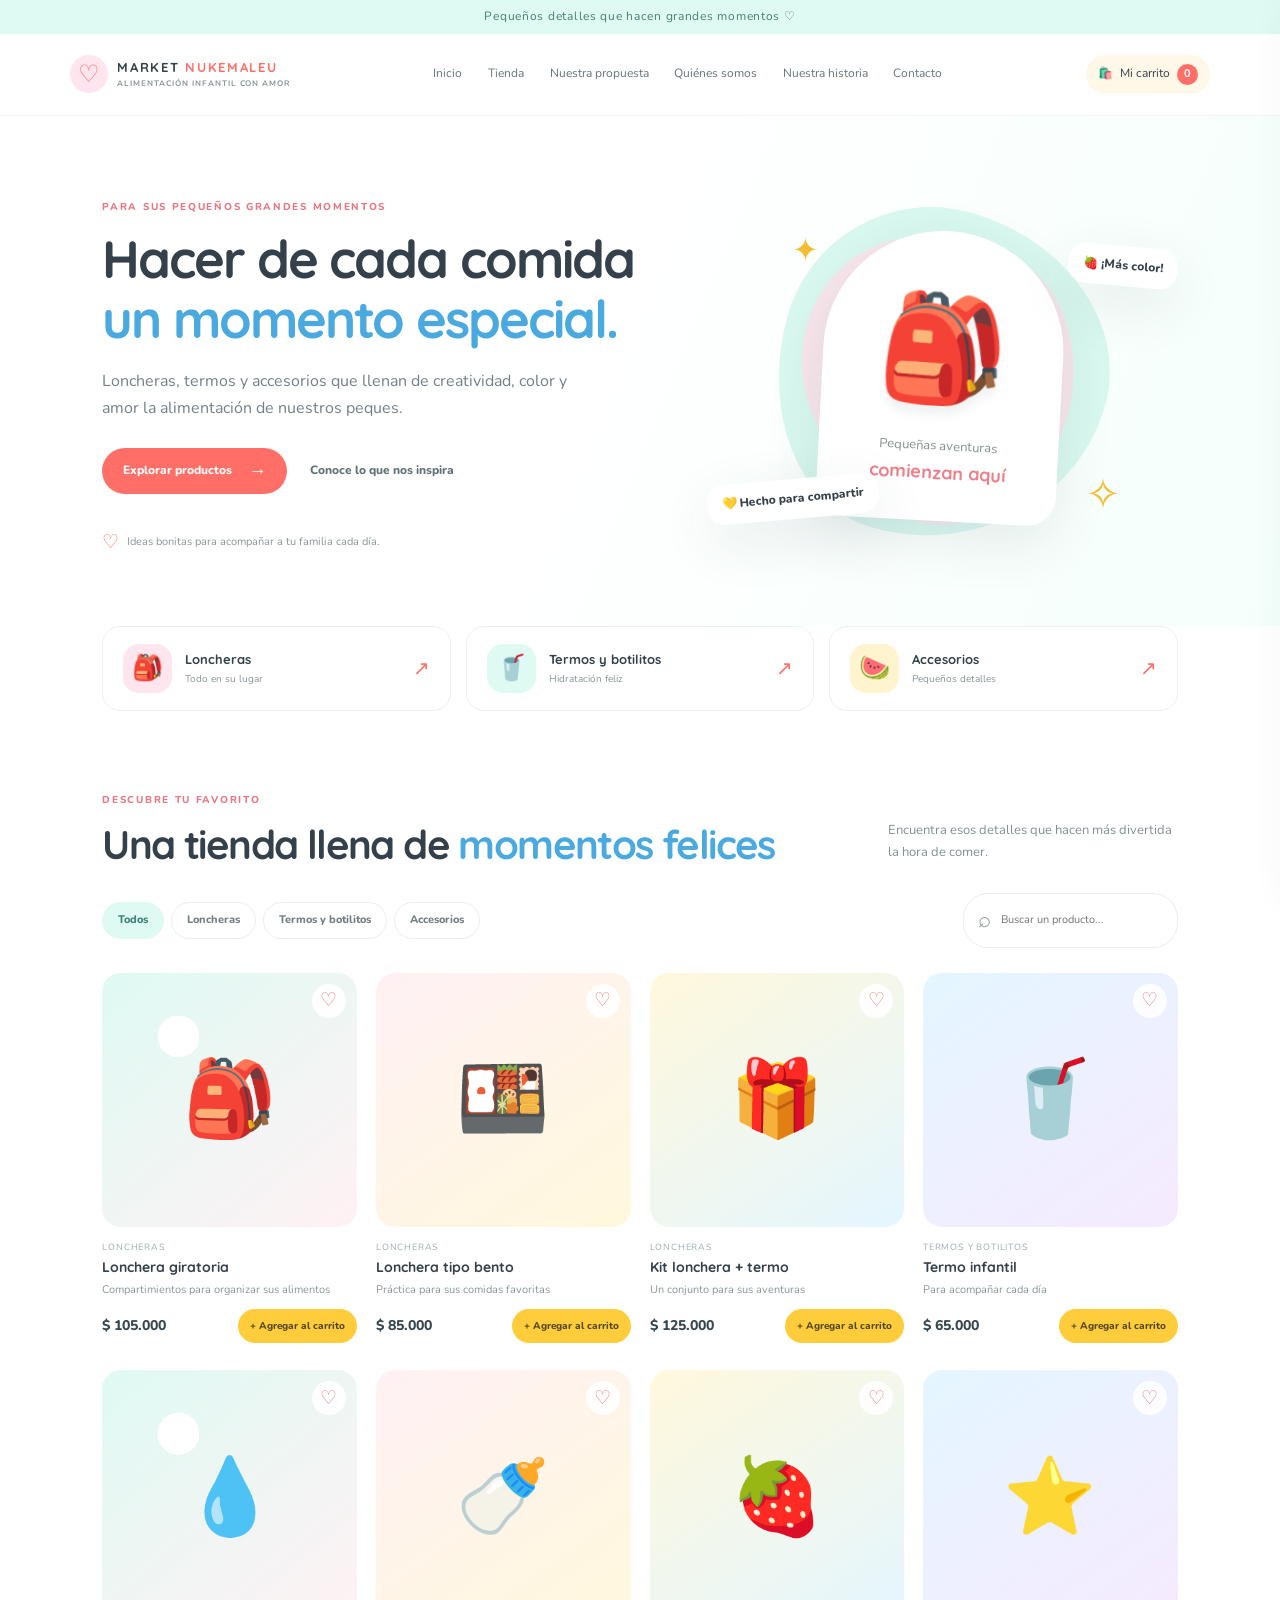
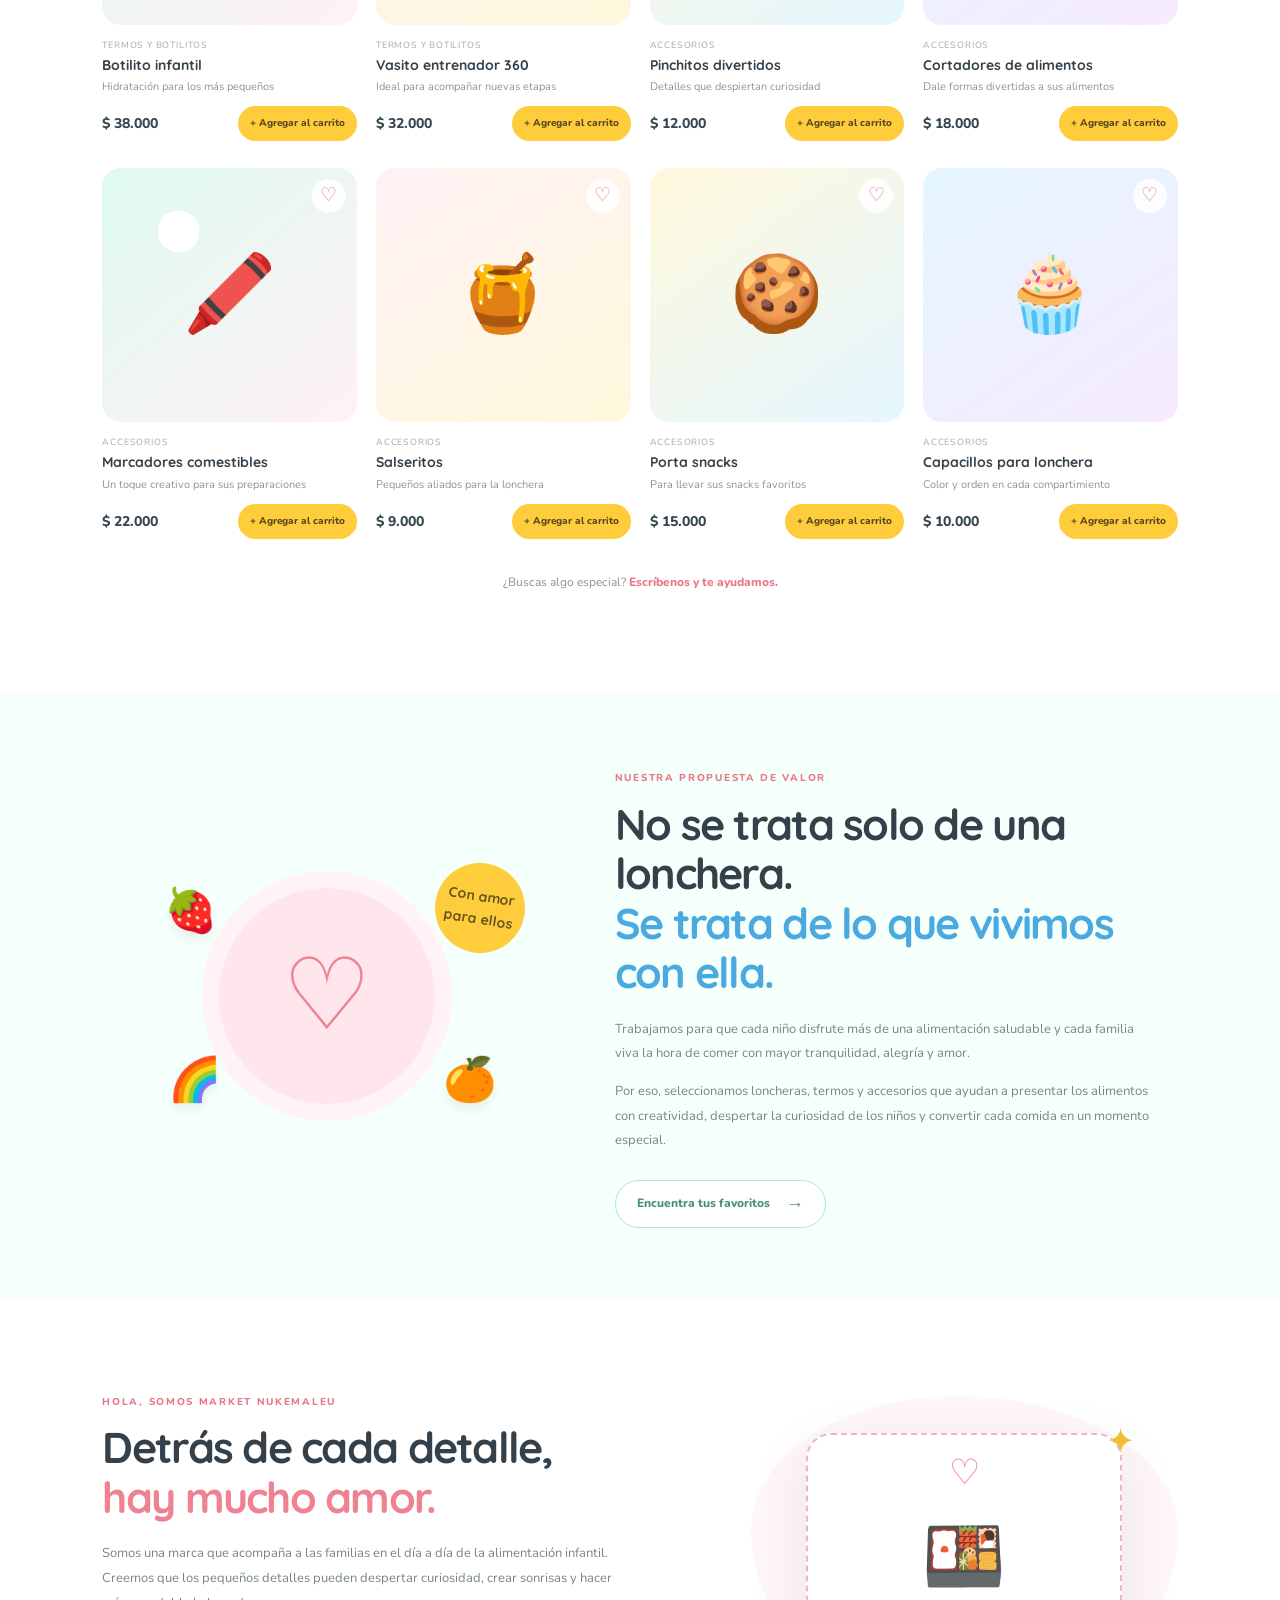
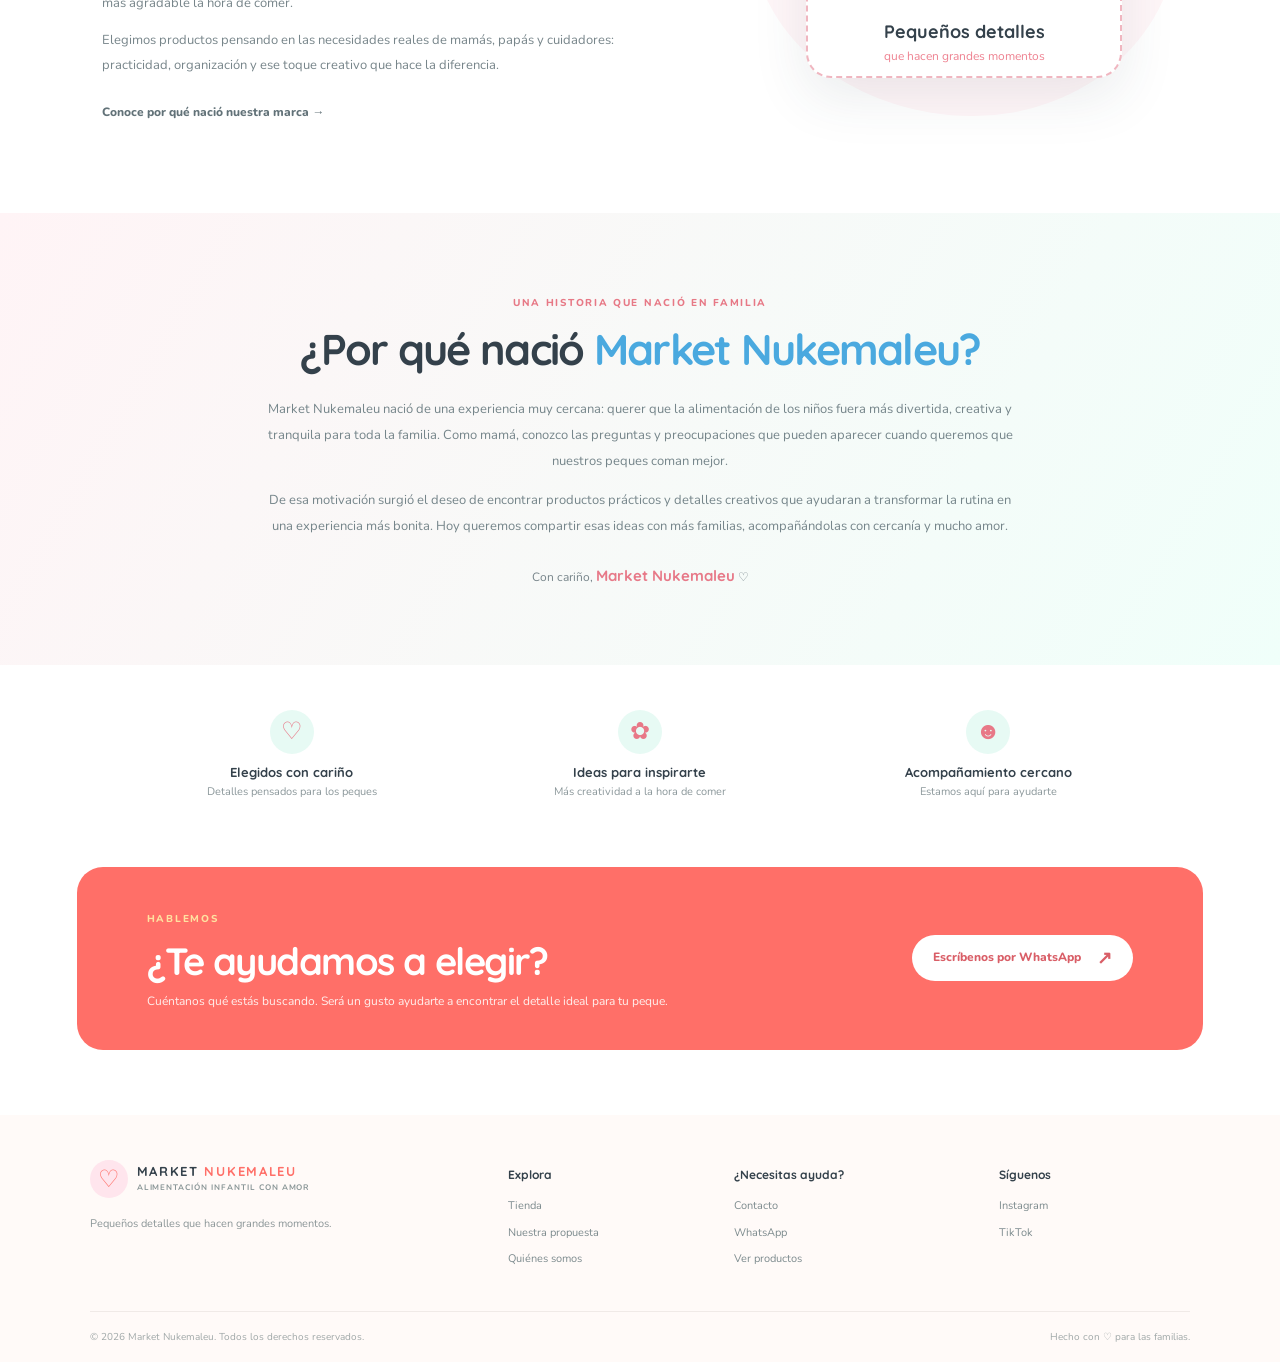
==== index.html @ 93f55e27 "Add files via upload" ====
<!doctype html>
<html lang="es">
<head>
  <meta charset="utf-8">
  <meta name="viewport" content="width=device-width, initial-scale=1">
  <meta name="theme-color" content="#a5f5e2">
  <meta name="description" content="Loncheras, termos y accesorios infantiles para hacer de cada comida un momento especial. Market Nukemaleu.">
  <title>Market Nukemaleu | Pequeños detalles que hacen grandes momentos</title>
  <link rel="preconnect" href="https://fonts.googleapis.com">
  <link rel="preconnect" href="https://fonts.gstatic.com" crossorigin>
  <link href="https://fonts.googleapis.com/css2?family=Nunito:wght@400;500;600;700;800&family=Quicksand:wght@500;600;700&display=swap" rel="stylesheet">
  <link rel="stylesheet" href="styles.css">
</head>
<body>
  <div class="announcement">Pequeños detalles que hacen grandes momentos ♡</div>
  <header class="site-header">
    <a class="brand" href="#inicio" aria-label="Market Nukemaleu, inicio">
      <span class="brand-mark">♡</span>
      <span class="brand-name">MARKET <b>NUKEMALEU</b><small>ALIMENTACIÓN INFANTIL CON AMOR</small></span>
    </a>
    <button class="menu-toggle" id="menuToggle" aria-label="Abrir menú" aria-expanded="false">☰</button>
    <nav class="main-nav" id="mainNav">
      <a href="#inicio">Inicio</a>
      <a href="#tienda">Tienda</a>
      <a href="#propuesta">Nuestra propuesta</a>
      <a href="#nosotros">Quiénes somos</a>
      <a href="#historia">Nuestra historia</a>
      <a href="#contacto">Contacto</a>
    </nav>
    <button class="cart-button" id="openCart" aria-label="Abrir carrito">
      <span aria-hidden="true">🛍️</span><span>Mi carrito</span><b id="cartCount">0</b>
    </button>
  </header>

  <main>
    <section class="hero" id="inicio">
      <div class="hero-copy">
        <span class="eyebrow">PARA SUS PEQUEÑOS GRANDES MOMENTOS</span>
        <h1>Hacer de cada comida<br><em>un momento especial.</em></h1>
        <p>Loncheras, termos y accesorios que llenan de creatividad, color y amor la alimentación de nuestros peques.</p>
        <div class="hero-actions">
          <a class="button button-primary" href="#tienda">Explorar productos <span>→</span></a>
          <a class="text-link" href="#propuesta">Conoce lo que nos inspira</a>
        </div>
        <div class="hero-note"><span>♡</span> Ideas bonitas para acompañar a tu familia cada día.</div>
      </div>
      <div class="hero-art">
        <div class="blob blob-one"></div><div class="blob blob-two"></div>
        <div class="hero-card hero-card-main">
          <div class="hero-illustration">🎒</div>
          <span>Pequeñas aventuras</span>
          <strong>comienzan aquí</strong>
        </div>
        <div class="floating-tag tag-top">🍓 ¡Más color!</div>
        <div class="floating-tag tag-bottom">💛 Hecho para compartir</div>
        <span class="sparkle sparkle-one">✦</span><span class="sparkle sparkle-two">✧</span>
      </div>
    </section>

    <section class="category-strip" aria-label="Categorías principales">
      <a href="#tienda" data-jump-category="Loncheras"><span class="category-icon pink">🎒</span><span><b>Loncheras</b><small>Todo en su lugar</small></span><span class="arrow">↗</span></a>
      <a href="#tienda" data-jump-category="Termos y botilitos"><span class="category-icon mint">🥤</span><span><b>Termos y botilitos</b><small>Hidratación feliz</small></span><span class="arrow">↗</span></a>
      <a href="#tienda" data-jump-category="Accesorios"><span class="category-icon yellow">🍉</span><span><b>Accesorios</b><small>Pequeños detalles</small></span><span class="arrow">↗</span></a>
    </section>

    <section class="section shop-section" id="tienda">
      <div class="section-heading">
        <div><span class="eyebrow">DESCUBRE TU FAVORITO</span><h2>Una tienda llena de <em>momentos felices</em></h2></div>
        <p>Encuentra esos detalles que hacen más divertida la hora de comer.</p>
      </div>
      <div class="shop-tools">
        <div class="filter-tabs" id="categoryFilters">
          <button class="filter active" data-category="Todos">Todos</button>
          <button class="filter" data-category="Loncheras">Loncheras</button>
          <button class="filter" data-category="Termos y botilitos">Termos y botilitos</button>
          <button class="filter" data-category="Accesorios">Accesorios</button>
        </div>
        <label class="search-box"><span>⌕</span><input id="productSearch" type="search" placeholder="Buscar un producto..." aria-label="Buscar productos"></label>
      </div>
      <div class="product-grid" id="productGrid" aria-live="polite"></div>
      <p class="catalog-note">¿Buscas algo especial? <a href="#contacto">Escríbenos y te ayudamos.</a></p>
    </section>

    <section class="value-section" id="propuesta">
      <div class="value-art"><div class="value-circle">♡</div><div class="value-sticker">Con amor<br>para ellos</div><span class="fruit fruit-one">🍓</span><span class="fruit fruit-two">🍊</span><span class="fruit fruit-three">🌈</span></div>
      <div class="value-copy">
        <span class="eyebrow">NUESTRA PROPUESTA DE VALOR</span>
        <h2>No se trata solo de una lonchera.<br><em>Se trata de lo que vivimos con ella.</em></h2>
        <p>Trabajamos para que cada niño disfrute más de una alimentación saludable y cada familia viva la hora de comer con mayor tranquilidad, alegría y amor.</p>
        <p>Por eso, seleccionamos loncheras, termos y accesorios que ayudan a presentar los alimentos con creatividad, despertar la curiosidad de los niños y convertir cada comida en un momento especial.</p>
        <a class="button button-outline" href="#tienda">Encuentra tus favoritos <span>→</span></a>
      </div>
    </section>

    <section class="about-section section" id="nosotros">
      <div class="about-copy">
        <span class="eyebrow">HOLA, SOMOS MARKET NUKEMALEU</span>
        <h2>Detrás de cada detalle,<br><em>hay mucho amor.</em></h2>
        <p>Somos una marca que acompaña a las familias en el día a día de la alimentación infantil. Creemos que los pequeños detalles pueden despertar curiosidad, crear sonrisas y hacer más agradable la hora de comer.</p>
        <p>Elegimos productos pensando en las necesidades reales de mamás, papás y cuidadores: practicidad, organización y ese toque creativo que hace la diferencia.</p>
        <a class="text-link" href="#historia">Conoce por qué nació nuestra marca <span>→</span></a>
      </div>
      <div class="about-visual"><div class="about-frame"><span class="about-heart">♡</span><span class="about-emoji">🍱</span><h3>Pequeños detalles</h3><p>que hacen grandes momentos</p></div><span class="mini-star">✦</span></div>
    </section>

    <section class="story-section" id="historia">
      <div class="story-inner">
        <span class="eyebrow">UNA HISTORIA QUE NACIÓ EN FAMILIA</span>
        <h2>¿Por qué nació <em>Market Nukemaleu?</em></h2>
        <p>Market Nukemaleu nació de una experiencia muy cercana: querer que la alimentación de los niños fuera más divertida, creativa y tranquila para toda la familia. Como mamá, conozco las preguntas y preocupaciones que pueden aparecer cuando queremos que nuestros peques coman mejor.</p>
        <p>De esa motivación surgió el deseo de encontrar productos prácticos y detalles creativos que ayudaran a transformar la rutina en una experiencia más bonita. Hoy queremos compartir esas ideas con más familias, acompañándolas con cercanía y mucho amor.</p>
        <div class="story-signature">Con cariño, <strong>Market Nukemaleu</strong> ♡</div>
      </div>
    </section>

    <section class="promise-row">
      <div><span>♡</span><b>Elegidos con cariño</b><small>Detalles pensados para los peques</small></div>
      <div><span>✿</span><b>Ideas para inspirarte</b><small>Más creatividad a la hora de comer</small></div>
      <div><span>☻</span><b>Acompañamiento cercano</b><small>Estamos aquí para ayudarte</small></div>
    </section>

    <section class="contact-section" id="contacto">
      <div><span class="eyebrow">HABLEMOS</span><h2>¿Te ayudamos a elegir?</h2><p>Cuéntanos qué estás buscando. Será un gusto ayudarte a encontrar el detalle ideal para tu peque.</p></div>
      <a class="button button-light" href="https://wa.me/573052443283?text=Hola%20Market%20Nukemaleu%2C%20quiero%20informaci%C3%B3n%20sobre%20sus%20productos." target="_blank" rel="noopener">Escríbenos por WhatsApp <span>↗</span></a>
    </section>
  </main>

  <footer class="site-footer">
    <div class="footer-main">
      <div class="footer-brand"><a class="brand" href="#inicio"><span class="brand-mark">♡</span><span class="brand-name">MARKET <b>NUKEMALEU</b><small>ALIMENTACIÓN INFANTIL CON AMOR</small></span></a><p>Pequeños detalles que hacen grandes momentos.</p></div>
      <div><h3>Explora</h3><a href="#tienda">Tienda</a><a href="#propuesta">Nuestra propuesta</a><a href="#nosotros">Quiénes somos</a></div>
      <div><h3>¿Necesitas ayuda?</h3><a href="#contacto">Contacto</a><a href="https://wa.me/573052443283" target="_blank" rel="noopener">WhatsApp</a><a href="#tienda">Ver productos</a></div>
      <div><h3>Síguenos</h3><a href="https://www.instagram.com/market_nukemaleu/" target="_blank" rel="noopener">Instagram</a><a href="https://www.tiktok.com/" target="_blank" rel="noopener">TikTok</a></div>
    </div>
    <div class="footer-bottom"><span>© <span id="year"></span> Market Nukemaleu. Todos los derechos reservados.</span><span>Hecho con ♡ para las familias.</span></div>
  </footer>

  <div class="cart-backdrop" id="cartBackdrop"></div>
  <aside class="cart-drawer" id="cartDrawer" aria-label="Carrito de compras" aria-hidden="true">
    <div class="cart-header"><div><span class="eyebrow">TU SELECCIÓN</span><h2>Mi carrito <span id="drawerCount">(0)</span></h2></div><button id="closeCart" class="close-cart" aria-label="Cerrar carrito">×</button></div>
    <div id="cartItems" class="cart-items"></div>
    <div class="cart-footer"><div class="cart-total"><span>Total estimado</span><strong id="cartTotal">$0</strong></div><p>El envío se confirma según tu ubicación. El pedido se revisará por WhatsApp antes del pago.</p><button id="checkoutButton" class="button button-primary checkout-button">Continuar por WhatsApp <span>↗</span></button><button id="continueShopping" class="continue-button">Seguir mirando productos</button></div>
  </aside>
  <div class="toast" id="toast" role="status"></div>
  <script src="catalog.js"></script>
  <script src="app.js"></script>
</body>
</html>
---- styles.css ----
/* Market Nukemaleu — estilos editables */
:root{--mint:#a5f5e2;--mint-dark:#dffaf3;--pink:#ffe5ed;--coral:#ff6f68;--blue:#56aee8;--yellow:#ffca38;--ink:#34414b;--muted:#77838b;--cream:#fffdf9;--line:#edf0ee;--shadow:0 18px 55px rgba(48,73,75,.10);--radius:24px}
*{box-sizing:border-box}html{scroll-behavior:smooth;scroll-padding-top:95px}body{margin:0;font-family:'Nunito',sans-serif;color:var(--ink);background:#fff;font-size:15px;line-height:1.65}a{color:inherit;text-decoration:none}button,input{font:inherit}button{cursor:pointer}.announcement{text-align:center;background:var(--mint-dark);color:#487e75;font-size:12px;letter-spacing:.06em;padding:7px 12px}.site-header{height:82px;display:flex;align-items:center;justify-content:space-between;gap:22px;padding:0 max(5.5vw,24px);background:rgba(255,255,255,.96);position:sticky;top:0;z-index:20;border-bottom:1px solid #f4f5f2;backdrop-filter:blur(12px)}.brand{display:flex;align-items:center;gap:9px;flex-shrink:0}.brand-mark{display:grid;place-items:center;width:38px;height:38px;border-radius:50%;background:var(--pink);color:var(--coral);font-size:24px}.brand-name{font-family:'Quicksand',sans-serif;font-size:13px;letter-spacing:.13em;font-weight:700;line-height:1.35}.brand-name b{color:var(--coral)}.brand-name small{display:block;font-family:'Nunito',sans-serif;font-size:8px;letter-spacing:.12em;color:#8a9697;margin-top:3px}.main-nav{display:flex;align-items:center;gap:clamp(12px,2vw,28px)}.main-nav a{font-size:12px;color:#66757b;white-space:nowrap;transition:color .2s}.main-nav a:hover,.text-link:hover{color:var(--coral)}.cart-button{display:flex;align-items:center;gap:7px;border:0;background:#fff8e8;border-radius:30px;padding:9px 12px;color:var(--ink);font-size:12px;white-space:nowrap}.cart-button b{display:grid;place-items:center;min-width:21px;height:21px;padding:0 5px;background:var(--coral);color:#fff;border-radius:50%;font-size:11px}.menu-toggle{display:none;border:0;background:none;font-size:25px;color:var(--ink)}
.hero{min-height:510px;padding:65px max(8vw,30px) 55px;display:grid;grid-template-columns:1.1fr .9fr;align-items:center;gap:30px;overflow:hidden;background:linear-gradient(112deg,#fff 45%,#f4fffb 100%)}.hero-copy{max-width:620px}.eyebrow{display:inline-block;font-size:10px;letter-spacing:.17em;font-weight:800;color:#e77986;margin-bottom:13px}.hero h1,.section h2,.value-copy h2,.about-copy h2,.story-inner h2,.contact-section h2{font-family:'Quicksand',sans-serif;font-size:clamp(32px,4.1vw,53px);font-weight:700;letter-spacing:-.04em;line-height:1.15;margin:0 0 19px;color:#34414b}.hero h1 em,.section h2 em,.value-copy h2 em,.about-copy h2 em,.story-inner h2 em{font-style:normal;color:#4aa9df}.hero-copy>p{font-size:16px;max-width:490px;color:#738187;margin:0 0 27px}.hero-actions{display:flex;align-items:center;gap:23px;flex-wrap:wrap}.button{border:0;display:inline-flex;align-items:center;justify-content:center;gap:16px;border-radius:30px;padding:13px 21px;font-weight:800;font-size:12px;transition:transform .2s,box-shadow .2s}.button:hover{transform:translateY(-2px);box-shadow:0 9px 20px #263f3f1a}.button-primary{background:var(--coral);color:#fff}.button-primary span,.button-outline span,.button-light span{font-size:18px;line-height:1}.text-link{font-weight:800;font-size:12px;color:#627278}.hero-note{margin-top:33px;color:#8a9697;font-size:11px}.hero-note span{color:var(--coral);font-size:19px;vertical-align:middle;margin-right:5px}.hero-art{position:relative;min-height:370px;display:grid;place-items:center}.blob{position:absolute;border-radius:45% 55% 58% 42%/45% 45% 55% 55%;}.blob-one{width:330px;height:330px;background:#d9f8ef;transform:rotate(16deg)}.blob-two{width:270px;height:290px;background:#ffe3eb;transform:rotate(-20deg);opacity:.8}.hero-card{position:relative;width:240px;height:290px;border-radius:130px 130px 30px 30px;background:#fff;box-shadow:var(--shadow);display:flex;align-items:center;justify-content:center;flex-direction:column;border:7px solid #fff;transform:rotate(3deg)}.hero-illustration{font-size:104px;filter:drop-shadow(0 9px 5px #5c7c7718)}.hero-card>span{font-size:13px;color:#84908f}.hero-card strong{font-family:'Quicksand';font-size:18px;color:#ed7f8b}.floating-tag{position:absolute;background:white;box-shadow:var(--shadow);border-radius:18px;padding:10px 15px;font-size:12px;font-weight:800;z-index:2}.tag-top{top:55px;right:0;transform:rotate(5deg)}.tag-bottom{bottom:42px;left:0;transform:rotate(-5deg)}.sparkle{position:absolute;color:#f3bd35;font-size:32px}.sparkle-one{top:34px;left:18%}.sparkle-two{bottom:30px;right:12%;font-size:43px}
.category-strip{display:grid;grid-template-columns:repeat(3,1fr);gap:15px;padding:0 max(8vw,30px);margin:0 auto 75px;max-width:1350px}.category-strip>a{display:flex;align-items:center;gap:13px;padding:17px 20px;border:1px solid var(--line);border-radius:18px;transition:transform .2s,box-shadow .2s}.category-strip>a:hover{transform:translateY(-3px);box-shadow:var(--shadow)}.category-icon{width:49px;height:49px;border-radius:16px;display:grid;place-items:center;font-size:25px;flex-shrink:0}.category-icon.pink{background:var(--pink)}.category-icon.mint{background:var(--mint-dark)}.category-icon.yellow{background:#fff4cd}.category-strip b,.category-strip small{display:block}.category-strip b{font-family:'Quicksand';font-size:13px}.category-strip small{font-size:10px;color:#899397}.arrow{margin-left:auto;color:var(--coral);font-size:20px}
.section{padding:0 max(8vw,30px);max-width:1400px;margin:0 auto}.shop-section{padding-bottom:90px}.section-heading{display:flex;align-items:end;justify-content:space-between;gap:30px;margin-bottom:26px}.section-heading h2{font-size:clamp(28px,3.2vw,40px);margin-bottom:0}.section-heading>p{max-width:290px;color:#829094;font-size:13px;margin:0 0 4px}.shop-tools{display:flex;align-items:center;justify-content:space-between;gap:18px;margin-bottom:25px}.filter-tabs{display:flex;gap:7px;flex-wrap:wrap}.filter{border:1px solid #e9efec;background:#fff;border-radius:24px;padding:8px 15px;color:#728084;font-size:11px;font-weight:800}.filter.active,.filter:hover{background:var(--mint-dark);border-color:var(--mint-dark);color:#3d8277}.search-box{display:flex;align-items:center;gap:8px;border:1px solid #e8eeeb;border-radius:25px;padding:8px 14px;min-width:215px;color:#8a9898}.search-box span{font-size:22px}.search-box input{width:100%;min-width:0;border:0;outline:0;font-size:11px;color:var(--ink)}.product-grid{display:grid;grid-template-columns:repeat(4,minmax(0,1fr));gap:27px 19px}.product-card{min-width:0;position:relative}.product-image{position:relative;aspect-ratio:1/1;background:#f2fbf8;border-radius:19px;overflow:hidden;display:grid;place-items:center}.product-image img{width:100%;height:100%;object-fit:cover;display:block;transition:transform .4s}.product-card:hover .product-image img{transform:scale(1.04)}.product-placeholder{height:100%;width:100%;display:grid;place-items:center;font-size:75px;background:radial-gradient(circle at 30% 25%,#fff 0 8%,transparent 8%),linear-gradient(140deg,#dffaf3,#fff1f4)}.product-card:nth-child(4n+2) .product-placeholder{background:linear-gradient(145deg,#fff1f4,#fff8dc)}.product-card:nth-child(4n+3) .product-placeholder{background:linear-gradient(145deg,#fff8dc,#e4f6ff)}.product-card:nth-child(4n+4) .product-placeholder{background:linear-gradient(145deg,#e4f6ff,#f6eaff)}.favorite-button{position:absolute;top:11px;right:11px;width:34px;height:34px;border:0;border-radius:50%;background:#ffffffdf;color:#e67c8a;font-size:19px;display:grid;place-items:center;z-index:1}.favorite-button.is-favorite{background:#ffe4eb;color:#ed526b}.product-category{font-size:9px;letter-spacing:.09em;text-transform:uppercase;color:#9aabad;margin:13px 0 3px}.product-name{font-family:'Quicksand';font-size:14px;font-weight:700;margin:0 0 3px;line-height:1.4}.product-description{font-size:11px;color:#8b9699;margin:0 0 10px;min-height:18px}.product-bottom{display:flex;align-items:center;justify-content:space-between;gap:8px}.product-price{font-size:14px;font-weight:800;color:#37474f}.add-button{border:0;border-radius:25px;background:#ffcc3c;color:#55491f;font-size:10px;font-weight:800;padding:9px 12px;white-space:nowrap}.add-button:hover{background:#ffbd18}.catalog-note{text-align:center;font-size:12px;color:#879295;margin-top:34px}.catalog-note a{color:#e87885;font-weight:800}
.value-section{display:grid;grid-template-columns:.85fr 1.15fr;align-items:center;gap:clamp(35px,7vw,100px);padding:70px max(10vw,35px);background:#f5fffb;overflow:hidden}.value-art{height:340px;position:relative;display:grid;place-items:center}.value-circle{width:250px;height:250px;border-radius:50%;display:grid;place-items:center;background:#ffe6ed;color:#ee8492;font-size:100px;box-shadow:inset 0 0 0 17px #fff8}.value-sticker{position:absolute;right:0;top:37px;display:grid;place-items:center;text-align:center;background:#ffcc3c;color:#68551d;width:90px;height:90px;border-radius:50%;font-family:'Quicksand';font-weight:800;font-size:14px;transform:rotate(9deg)}.fruit{position:absolute;font-size:43px;filter:drop-shadow(0 7px 4px #354e3d12)}.fruit-one{left:9%;top:50px}.fruit-two{right:7%;bottom:50px}.fruit-three{left:10%;bottom:50px}.value-copy h2,.about-copy h2,.story-inner h2{font-size:clamp(28px,3.5vw,43px)}.value-copy p,.about-copy p{color:#77858a;font-size:13px;line-height:1.9}.button-outline{margin-top:14px;border:1px solid #a9e9da;color:#478c7f;background:#fff}.about-section{display:grid;grid-template-columns:1fr .8fr;align-items:center;gap:clamp(40px,9vw,120px);padding-top:90px;padding-bottom:90px}.about-copy{max-width:600px}.about-copy h2 em{color:#ee8291}.about-copy .text-link{display:inline-block;margin-top:12px}.about-visual{min-height:320px;position:relative;display:grid;place-items:center;background:#fff6f8;border-radius:48% 52% 48% 52%/42% 42% 58% 58%;}.about-frame{width:74%;height:245px;border:2px dashed #f0b6c0;border-radius:25px;background:#fff;display:flex;align-items:center;justify-content:center;flex-direction:column;text-align:center;box-shadow:var(--shadow)}.about-heart{color:#ed8493;font-size:35px}.about-emoji{font-size:67px}.about-frame h3{font-family:'Quicksand';font-size:18px;margin:5px 0 0}.about-frame p{font-size:12px;color:#ee8291;margin:0}.mini-star{position:absolute;top:17px;right:10%;font-size:35px;color:#f0bd34}
.story-section{background:linear-gradient(120deg,#fff4f6,#f0fffa);padding:76px 25px}.story-inner{max-width:760px;margin:auto;text-align:center}.story-inner h2{margin-bottom:22px}.story-inner p{font-size:13px;line-height:2;color:#75858a}.story-signature{margin-top:25px;color:#77858a;font-size:12px}.story-signature strong{color:#e77988;font-family:'Quicksand';font-size:15px}.promise-row{display:grid;grid-template-columns:repeat(3,1fr);gap:25px;padding:45px max(9vw,30px);max-width:1250px;margin:auto}.promise-row>div{text-align:center;display:flex;flex-direction:column;align-items:center}.promise-row span{display:grid;place-items:center;width:44px;height:44px;border-radius:50%;background:#e7faf4;color:#e87887;font-size:24px;margin-bottom:8px}.promise-row b{font-family:'Quicksand';font-size:13px}.promise-row small{font-size:11px;color:#8c989b}
.contact-section{margin:20px max(6vw,20px) 65px;padding:38px clamp(25px,6vw,70px);border-radius:26px;background:var(--coral);color:#fff;display:flex;align-items:center;justify-content:space-between;gap:25px}.contact-section .eyebrow{color:#ffe1a0}.contact-section h2{font-size:clamp(27px,3vw,38px);color:#fff;margin-bottom:8px}.contact-section p{max-width:570px;font-size:12px;color:#fff0ed;margin:0}.button-light{background:#fff;color:#d95e67;flex-shrink:0}.site-footer{background:#fffaf8;padding:45px max(7vw,25px) 0}.footer-main{display:grid;grid-template-columns:2fr 1fr 1.2fr 1fr;gap:35px;padding-bottom:35px}.footer-brand p{font-size:11px;color:#8c9698;margin-top:17px}.footer-main h3{font-family:'Quicksand';font-size:12px;margin:5px 0 13px}.footer-main>div:not(:first-child) a{display:block;color:#7d8b8e;font-size:11px;margin:8px 0}.footer-main a:hover{color:var(--coral)}.footer-bottom{border-top:1px solid #f0eae7;padding:17px 0;display:flex;justify-content:space-between;gap:15px;color:#a0a8a8;font-size:10px}
.cart-backdrop{position:fixed;inset:0;background:#26373c60;z-index:39;opacity:0;pointer-events:none;transition:opacity .25s}.cart-backdrop.visible{opacity:1;pointer-events:auto}.cart-drawer{position:fixed;right:0;top:0;height:100dvh;width:min(440px,100%);background:#fff;z-index:40;transform:translateX(105%);transition:transform .3s ease;display:flex;flex-direction:column;padding:25px;box-shadow:-10px 0 40px #203b3512}.cart-drawer.open{transform:translateX(0)}.cart-header{display:flex;align-items:center;justify-content:space-between;border-bottom:1px solid var(--line);padding-bottom:16px}.cart-header .eyebrow{margin:0}.cart-header h2{font-family:'Quicksand';font-size:24px;margin:2px 0}.cart-header h2 span{font-size:13px;color:#94a0a1}.close-cart{border:0;background:#f7f8f5;border-radius:50%;width:36px;height:36px;font-size:25px;color:#667477}.cart-items{overflow:auto;flex:1;padding:12px 0}.empty-cart{text-align:center;padding:50px 12px;color:#879397}.empty-cart span{font-size:50px;display:block;margin-bottom:12px}.cart-item{display:grid;grid-template-columns:65px 1fr auto;gap:12px;padding:13px 0;border-bottom:1px solid #f0f2ef;align-items:center}.cart-thumb{width:65px;height:65px;border-radius:13px;background:#eaf9f4;display:grid;place-items:center;font-size:28px;overflow:hidden}.cart-thumb img{width:100%;height:100%;object-fit:cover}.cart-item h3{font-family:'Quicksand';font-size:12px;margin:0 0 4px}.cart-item .item-price{font-size:12px;font-weight:800}.quantity-controls{display:flex;align-items:center;gap:9px;margin-top:7px}.quantity-controls button{border:1px solid #e6ece8;background:white;border-radius:50%;width:23px;height:23px;color:#59696d}.quantity-controls span{font-size:11px}.remove-item{border:0;background:none;color:#c0a2a3;font-size:17px}.cart-footer{border-top:1px solid var(--line);padding-top:17px}.cart-total{display:flex;align-items:center;justify-content:space-between;font-size:13px}.cart-total strong{font-size:21px;font-family:'Quicksand'}.cart-footer p{font-size:10px;color:#899597;line-height:1.5}.checkout-button{width:100%;margin-top:8px}.checkout-button:disabled{opacity:.4;cursor:not-allowed}.continue-button{width:100%;border:0;background:none;color:#778589;font-size:11px;padding:13px}.toast{position:fixed;bottom:22px;left:50%;transform:translate(-50%,20px);background:#33464b;color:#fff;padding:11px 18px;border-radius:24px;font-size:12px;z-index:60;opacity:0;pointer-events:none;transition:.25s;box-shadow:var(--shadow)}.toast.show{opacity:1;transform:translate(-50%,0)}
@media(max-width:1120px){.site-header{gap:12px;padding:0 25px}.main-nav{gap:13px}.main-nav a{font-size:11px}.brand-name{font-size:11px}.cart-button>span:nth-child(2){display:none}.product-grid{grid-template-columns:repeat(3,minmax(0,1fr))}.hero{padding-left:6vw;padding-right:6vw}}
@media(max-width:800px){.site-header{height:72px;padding:0 20px}.menu-toggle{display:block;margin-left:auto}.main-nav{display:none;position:absolute;top:71px;left:0;right:0;padding:18px 22px 22px;background:#fff;box-shadow:0 15px 20px #263b3b12;align-items:stretch;flex-direction:column;gap:0}.main-nav.open{display:flex}.main-nav a{font-size:13px;padding:11px 0;border-bottom:1px solid #f2f4f1}.cart-button{padding:8px 10px}.hero{grid-template-columns:1fr;padding-top:50px;padding-bottom:40px;text-align:center}.hero-copy{margin:auto}.hero-copy>p{margin-left:auto;margin-right:auto}.hero-actions{justify-content:center}.hero-art{min-height:320px}.blob-one{width:280px;height:280px}.blob-two{width:235px;height:245px}.hero-card{width:205px;height:250px}.hero-illustration{font-size:83px}.tag-top{right:8%}.tag-bottom{left:6%}.category-strip{padding:0 20px;margin-bottom:60px;gap:9px}.category-strip>a{padding:12px;gap:8px}.category-icon{width:39px;height:39px;font-size:21px}.category-strip b{font-size:11px}.category-strip small{font-size:9px}.arrow{display:none}.section{padding-left:22px;padding-right:22px}.section-heading{display:block}.section-heading>p{margin-top:12px}.shop-tools{align-items:stretch;flex-direction:column}.search-box{width:100%}.product-grid{grid-template-columns:repeat(2,minmax(0,1fr));gap:22px 13px}.product-name{font-size:13px}.product-bottom{align-items:flex-start;flex-direction:column}.add-button{width:100%}.value-section{grid-template-columns:1fr;padding:55px 25px;gap:15px}.value-art{height:280px;order:2}.value-circle{width:210px;height:210px;font-size:80px}.value-copy{order:1}.about-section{grid-template-columns:1fr;padding-top:65px;padding-bottom:65px;gap:35px}.about-visual{min-height:280px}.story-section{padding:60px 25px}.promise-row{padding:35px 20px;gap:14px}.promise-row b{font-size:11px}.promise-row small{font-size:9px}.contact-section{align-items:flex-start;flex-direction:column;margin-bottom:45px}.footer-main{grid-template-columns:repeat(2,1fr);gap:25px}.footer-brand{grid-column:1/-1}.footer-bottom{flex-direction:column;gap:4px}}
@media(max-width:430px){.brand-mark{width:32px;height:32px;font-size:20px}.brand-name{font-size:10px}.brand-name small{font-size:7px}.cart-button{font-size:10px}.hero h1{font-size:34px}.hero-art{min-height:280px}.hero-card{width:180px;height:225px}.hero-illustration{font-size:72px}.floating-tag{font-size:10px;padding:8px 10px}.category-strip{grid-template-columns:1fr;max-width:330px}.category-strip>a{padding:12px 16px}.category-icon{width:42px;height:42px}.category-strip b{font-size:12px}.category-strip small{font-size:10px}.filter-tabs{gap:6px}.filter{padding:7px 10px;font-size:10px}.product-image{border-radius:14px}.product-placeholder{font-size:60px}.product-category{font-size:8px}.product-name{font-size:12px}.product-price{font-size:13px}.promise-row{grid-template-columns:1fr;gap:22px}.promise-row>div{display:grid;grid-template-columns:45px 1fr;column-gap:10px;text-align:left;align-items:center}.promise-row span{grid-row:span 2;margin:0}.promise-row small{align-self:start}.footer-main{gap:20px}.footer-main>div:not(:first-child) a{font-size:10px}}
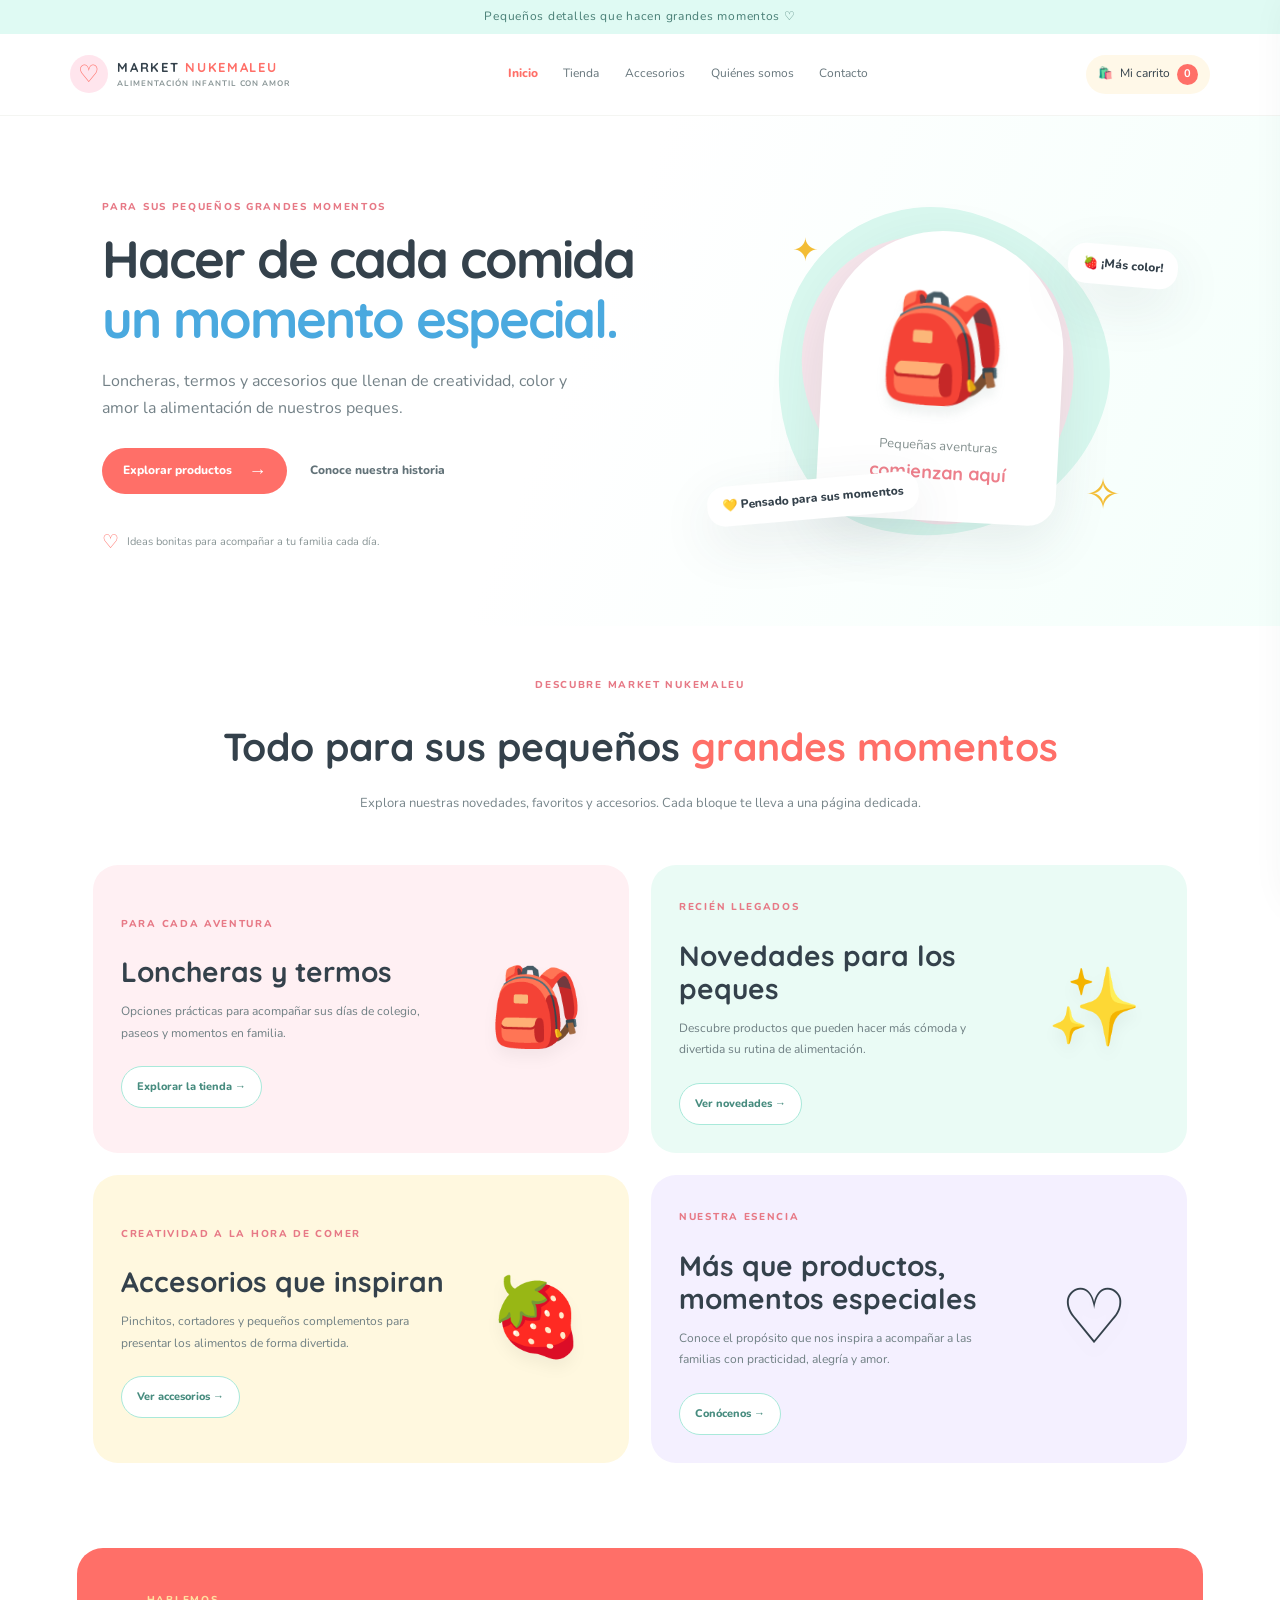
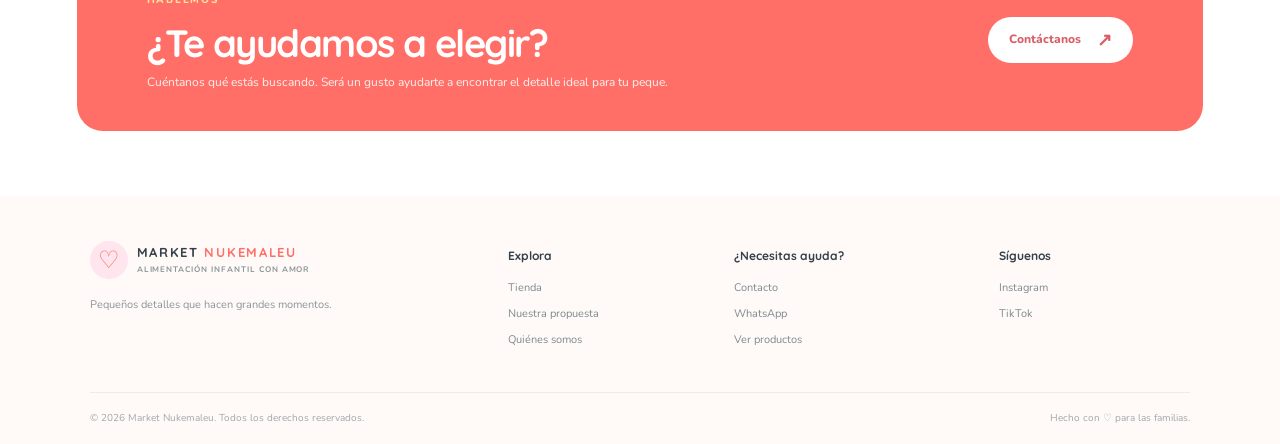
==== commit 6df9c01b: "Add files via upload" ====
--- a/index.html
+++ b/index.html
@@ -1,139 +1,30 @@
 <!doctype html>
-<html lang="es">
-<head>
-  <meta charset="utf-8">
-  <meta name="viewport" content="width=device-width, initial-scale=1">
-  <meta name="theme-color" content="#a5f5e2">
-  <meta name="description" content="Loncheras, termos y accesorios infantiles para hacer de cada comida un momento especial. Market Nukemaleu.">
-  <title>Market Nukemaleu | Pequeños detalles que hacen grandes momentos</title>
-  <link rel="preconnect" href="https://fonts.googleapis.com">
-  <link rel="preconnect" href="https://fonts.gstatic.com" crossorigin>
-  <link href="https://fonts.googleapis.com/css2?family=Nunito:wght@400;500;600;700;800&family=Quicksand:wght@500;600;700&display=swap" rel="stylesheet">
-  <link rel="stylesheet" href="styles.css">
-</head>
-<body>
+<html lang="es"><head><meta charset="utf-8"><meta name="viewport" content="width=device-width, initial-scale=1"><meta name="theme-color" content="#a5f5e2"><meta name="description" content="Loncheras, termos y accesorios infantiles para hacer de cada comida un momento especial. Market Nukemaleu."><title>Inicio | Market Nukemaleu</title><link rel="preconnect" href="https://fonts.googleapis.com"><link rel="preconnect" href="https://fonts.gstatic.com" crossorigin><link href="https://fonts.googleapis.com/css2?family=Nunito:wght@400;500;600;700;800&family=Quicksand:wght@500;600;700&display=swap" rel="stylesheet"><link rel="stylesheet" href="styles.css"></head><body>
   <div class="announcement">Pequeños detalles que hacen grandes momentos ♡</div>
   <header class="site-header">
-    <a class="brand" href="#inicio" aria-label="Market Nukemaleu, inicio">
-      <span class="brand-mark">♡</span>
-      <span class="brand-name">MARKET <b>NUKEMALEU</b><small>ALIMENTACIÓN INFANTIL CON AMOR</small></span>
-    </a>
+    <a class="brand" href="index.html" aria-label="Market Nukemaleu, inicio"><span class="brand-mark">♡</span><span class="brand-name">MARKET <b>NUKEMALEU</b><small>ALIMENTACIÓN INFANTIL CON AMOR</small></span></a>
     <button class="menu-toggle" id="menuToggle" aria-label="Abrir menú" aria-expanded="false">☰</button>
     <nav class="main-nav" id="mainNav">
-      <a href="#inicio">Inicio</a>
-      <a href="#tienda">Tienda</a>
-      <a href="#propuesta">Nuestra propuesta</a>
-      <a href="#nosotros">Quiénes somos</a>
-      <a href="#historia">Nuestra historia</a>
-      <a href="#contacto">Contacto</a>
+      <a href="index.html" data-page="index.html">Inicio</a><a href="tienda.html" data-page="tienda.html">Tienda</a><a href="accesorios.html" data-page="accesorios.html">Accesorios</a><a href="quienes-somos.html" data-page="quienes-somos.html">Quiénes somos</a><a href="contacto.html" data-page="contacto.html">Contacto</a>
     </nav>
-    <button class="cart-button" id="openCart" aria-label="Abrir carrito">
-      <span aria-hidden="true">🛍️</span><span>Mi carrito</span><b id="cartCount">0</b>
-    </button>
+    <button class="cart-button" id="openCart" aria-label="Abrir carrito"><span aria-hidden="true">🛍️</span><span>Mi carrito</span><b id="cartCount">0</b></button>
   </header>
-
   <main>
-    <section class="hero" id="inicio">
-      <div class="hero-copy">
-        <span class="eyebrow">PARA SUS PEQUEÑOS GRANDES MOMENTOS</span>
-        <h1>Hacer de cada comida<br><em>un momento especial.</em></h1>
-        <p>Loncheras, termos y accesorios que llenan de creatividad, color y amor la alimentación de nuestros peques.</p>
-        <div class="hero-actions">
-          <a class="button button-primary" href="#tienda">Explorar productos <span>→</span></a>
-          <a class="text-link" href="#propuesta">Conoce lo que nos inspira</a>
-        </div>
-        <div class="hero-note"><span>♡</span> Ideas bonitas para acompañar a tu familia cada día.</div>
-      </div>
-      <div class="hero-art">
-        <div class="blob blob-one"></div><div class="blob blob-two"></div>
-        <div class="hero-card hero-card-main">
-          <div class="hero-illustration">🎒</div>
-          <span>Pequeñas aventuras</span>
-          <strong>comienzan aquí</strong>
-        </div>
-        <div class="floating-tag tag-top">🍓 ¡Más color!</div>
-        <div class="floating-tag tag-bottom">💛 Hecho para compartir</div>
-        <span class="sparkle sparkle-one">✦</span><span class="sparkle sparkle-two">✧</span>
-      </div>
-    </section>
-
-    <section class="category-strip" aria-label="Categorías principales">
-      <a href="#tienda" data-jump-category="Loncheras"><span class="category-icon pink">🎒</span><span><b>Loncheras</b><small>Todo en su lugar</small></span><span class="arrow">↗</span></a>
-      <a href="#tienda" data-jump-category="Termos y botilitos"><span class="category-icon mint">🥤</span><span><b>Termos y botilitos</b><small>Hidratación feliz</small></span><span class="arrow">↗</span></a>
-      <a href="#tienda" data-jump-category="Accesorios"><span class="category-icon yellow">🍉</span><span><b>Accesorios</b><small>Pequeños detalles</small></span><span class="arrow">↗</span></a>
-    </section>
-
-    <section class="section shop-section" id="tienda">
-      <div class="section-heading">
-        <div><span class="eyebrow">DESCUBRE TU FAVORITO</span><h2>Una tienda llena de <em>momentos felices</em></h2></div>
-        <p>Encuentra esos detalles que hacen más divertida la hora de comer.</p>
-      </div>
-      <div class="shop-tools">
-        <div class="filter-tabs" id="categoryFilters">
-          <button class="filter active" data-category="Todos">Todos</button>
-          <button class="filter" data-category="Loncheras">Loncheras</button>
-          <button class="filter" data-category="Termos y botilitos">Termos y botilitos</button>
-          <button class="filter" data-category="Accesorios">Accesorios</button>
-        </div>
-        <label class="search-box"><span>⌕</span><input id="productSearch" type="search" placeholder="Buscar un producto..." aria-label="Buscar productos"></label>
-      </div>
-      <div class="product-grid" id="productGrid" aria-live="polite"></div>
-      <p class="catalog-note">¿Buscas algo especial? <a href="#contacto">Escríbenos y te ayudamos.</a></p>
-    </section>
-
-    <section class="value-section" id="propuesta">
-      <div class="value-art"><div class="value-circle">♡</div><div class="value-sticker">Con amor<br>para ellos</div><span class="fruit fruit-one">🍓</span><span class="fruit fruit-two">🍊</span><span class="fruit fruit-three">🌈</span></div>
-      <div class="value-copy">
-        <span class="eyebrow">NUESTRA PROPUESTA DE VALOR</span>
-        <h2>No se trata solo de una lonchera.<br><em>Se trata de lo que vivimos con ella.</em></h2>
-        <p>Trabajamos para que cada niño disfrute más de una alimentación saludable y cada familia viva la hora de comer con mayor tranquilidad, alegría y amor.</p>
-        <p>Por eso, seleccionamos loncheras, termos y accesorios que ayudan a presentar los alimentos con creatividad, despertar la curiosidad de los niños y convertir cada comida en un momento especial.</p>
-        <a class="button button-outline" href="#tienda">Encuentra tus favoritos <span>→</span></a>
-      </div>
-    </section>
-
-    <section class="about-section section" id="nosotros">
-      <div class="about-copy">
-        <span class="eyebrow">HOLA, SOMOS MARKET NUKEMALEU</span>
-        <h2>Detrás de cada detalle,<br><em>hay mucho amor.</em></h2>
-        <p>Somos una marca que acompaña a las familias en el día a día de la alimentación infantil. Creemos que los pequeños detalles pueden despertar curiosidad, crear sonrisas y hacer más agradable la hora de comer.</p>
-        <p>Elegimos productos pensando en las necesidades reales de mamás, papás y cuidadores: practicidad, organización y ese toque creativo que hace la diferencia.</p>
-        <a class="text-link" href="#historia">Conoce por qué nació nuestra marca <span>→</span></a>
-      </div>
-      <div class="about-visual"><div class="about-frame"><span class="about-heart">♡</span><span class="about-emoji">🍱</span><h3>Pequeños detalles</h3><p>que hacen grandes momentos</p></div><span class="mini-star">✦</span></div>
-    </section>
-
-    <section class="story-section" id="historia">
-      <div class="story-inner">
-        <span class="eyebrow">UNA HISTORIA QUE NACIÓ EN FAMILIA</span>
-        <h2>¿Por qué nació <em>Market Nukemaleu?</em></h2>
-        <p>Market Nukemaleu nació de una experiencia muy cercana: querer que la alimentación de los niños fuera más divertida, creativa y tranquila para toda la familia. Como mamá, conozco las preguntas y preocupaciones que pueden aparecer cuando queremos que nuestros peques coman mejor.</p>
-        <p>De esa motivación surgió el deseo de encontrar productos prácticos y detalles creativos que ayudaran a transformar la rutina en una experiencia más bonita. Hoy queremos compartir esas ideas con más familias, acompañándolas con cercanía y mucho amor.</p>
-        <div class="story-signature">Con cariño, <strong>Market Nukemaleu</strong> ♡</div>
-      </div>
-    </section>
-
-    <section class="promise-row">
-      <div><span>♡</span><b>Elegidos con cariño</b><small>Detalles pensados para los peques</small></div>
-      <div><span>✿</span><b>Ideas para inspirarte</b><small>Más creatividad a la hora de comer</small></div>
-      <div><span>☻</span><b>Acompañamiento cercano</b><small>Estamos aquí para ayudarte</small></div>
-    </section>
-
-    <section class="contact-section" id="contacto">
-      <div><span class="eyebrow">HABLEMOS</span><h2>¿Te ayudamos a elegir?</h2><p>Cuéntanos qué estás buscando. Será un gusto ayudarte a encontrar el detalle ideal para tu peque.</p></div>
-      <a class="button button-light" href="https://wa.me/573052443283?text=Hola%20Market%20Nukemaleu%2C%20quiero%20informaci%C3%B3n%20sobre%20sus%20productos." target="_blank" rel="noopener">Escríbenos por WhatsApp <span>↗</span></a>
-    </section>
+    <section class="hero" id="inicio"><div class="hero-copy"><span class="eyebrow">PARA SUS PEQUEÑOS GRANDES MOMENTOS</span><h1>Hacer de cada comida<br><em>un momento especial.</em></h1><p>Loncheras, termos y accesorios que llenan de creatividad, color y amor la alimentación de nuestros peques.</p><div class="hero-actions"><a class="button button-primary" href="tienda.html">Explorar productos <span>→</span></a><a class="text-link" href="quienes-somos.html">Conoce nuestra historia</a></div><div class="hero-note"><span>♡</span> Ideas bonitas para acompañar a tu familia cada día.</div></div><div class="hero-art"><div class="blob blob-one"></div><div class="blob blob-two"></div><div class="hero-card hero-card-main"><div class="hero-illustration">🎒</div><span>Pequeñas aventuras</span><strong>comienzan aquí</strong></div><div class="floating-tag tag-top">🍓 ¡Más color!</div><div class="floating-tag tag-bottom">💛 Pensado para sus momentos</div><span class="sparkle sparkle-one">✦</span><span class="sparkle sparkle-two">✧</span></div></section>
+    <section class="home-widgets-intro"><span class="eyebrow">DESCUBRE MARKET NUKEMALEU</span><h2>Todo para sus pequeños <em>grandes momentos</em></h2><p>Explora nuestras novedades, favoritos y accesorios. Cada bloque te lleva a una página dedicada.</p></section>
+    <section id="homeWidgets" class="home-widgets" aria-live="polite"></section>
+    <section class="contact-section"><div><span class="eyebrow">HABLEMOS</span><h2>¿Te ayudamos a elegir?</h2><p>Cuéntanos qué estás buscando. Será un gusto ayudarte a encontrar el detalle ideal para tu peque.</p></div><a class="button button-light" href="contacto.html">Contáctanos <span>↗</span></a></section>
   </main>
-
   <footer class="site-footer">
     <div class="footer-main">
-      <div class="footer-brand"><a class="brand" href="#inicio"><span class="brand-mark">♡</span><span class="brand-name">MARKET <b>NUKEMALEU</b><small>ALIMENTACIÓN INFANTIL CON AMOR</small></span></a><p>Pequeños detalles que hacen grandes momentos.</p></div>
-      <div><h3>Explora</h3><a href="#tienda">Tienda</a><a href="#propuesta">Nuestra propuesta</a><a href="#nosotros">Quiénes somos</a></div>
-      <div><h3>¿Necesitas ayuda?</h3><a href="#contacto">Contacto</a><a href="https://wa.me/573052443283" target="_blank" rel="noopener">WhatsApp</a><a href="#tienda">Ver productos</a></div>
+      <div class="footer-brand"><a class="brand" href="index.html"><span class="brand-mark">♡</span><span class="brand-name">MARKET <b>NUKEMALEU</b><small>ALIMENTACIÓN INFANTIL CON AMOR</small></span></a><p>Pequeños detalles que hacen grandes momentos.</p></div>
+      <div><h3>Explora</h3><a href="tienda.html">Tienda</a><a href="quienes-somos.html">Nuestra propuesta</a><a href="quienes-somos.html">Quiénes somos</a></div>
+      <div><h3>¿Necesitas ayuda?</h3><a href="contacto.html">Contacto</a><a href="https://wa.me/573052443283" target="_blank" rel="noopener">WhatsApp</a><a href="tienda.html">Ver productos</a></div>
       <div><h3>Síguenos</h3><a href="https://www.instagram.com/market_nukemaleu/" target="_blank" rel="noopener">Instagram</a><a href="https://www.tiktok.com/" target="_blank" rel="noopener">TikTok</a></div>
     </div>
     <div class="footer-bottom"><span>© <span id="year"></span> Market Nukemaleu. Todos los derechos reservados.</span><span>Hecho con ♡ para las familias.</span></div>
   </footer>
+
 
   <div class="cart-backdrop" id="cartBackdrop"></div>
   <aside class="cart-drawer" id="cartDrawer" aria-label="Carrito de compras" aria-hidden="true">
@@ -142,7 +33,5 @@
     <div class="cart-footer"><div class="cart-total"><span>Total estimado</span><strong id="cartTotal">$0</strong></div><p>El envío se confirma según tu ubicación. El pedido se revisará por WhatsApp antes del pago.</p><button id="checkoutButton" class="button button-primary checkout-button">Continuar por WhatsApp <span>↗</span></button><button id="continueShopping" class="continue-button">Seguir mirando productos</button></div>
   </aside>
   <div class="toast" id="toast" role="status"></div>
-  <script src="catalog.js"></script>
-  <script src="app.js"></script>
-</body>
-</html>
+
+  <script src="catalog.js"></script><script src="home-widgets.js"></script><script src="app.js"></script></body></html>
--- a/styles.css
+++ b/styles.css
@@ -11,3 +11,7 @@
 @media(max-width:1120px){.site-header{gap:12px;padding:0 25px}.main-nav{gap:13px}.main-nav a{font-size:11px}.brand-name{font-size:11px}.cart-button>span:nth-child(2){display:none}.product-grid{grid-template-columns:repeat(3,minmax(0,1fr))}.hero{padding-left:6vw;padding-right:6vw}}
 @media(max-width:800px){.site-header{height:72px;padding:0 20px}.menu-toggle{display:block;margin-left:auto}.main-nav{display:none;position:absolute;top:71px;left:0;right:0;padding:18px 22px 22px;background:#fff;box-shadow:0 15px 20px #263b3b12;align-items:stretch;flex-direction:column;gap:0}.main-nav.open{display:flex}.main-nav a{font-size:13px;padding:11px 0;border-bottom:1px solid #f2f4f1}.cart-button{padding:8px 10px}.hero{grid-template-columns:1fr;padding-top:50px;padding-bottom:40px;text-align:center}.hero-copy{margin:auto}.hero-copy>p{margin-left:auto;margin-right:auto}.hero-actions{justify-content:center}.hero-art{min-height:320px}.blob-one{width:280px;height:280px}.blob-two{width:235px;height:245px}.hero-card{width:205px;height:250px}.hero-illustration{font-size:83px}.tag-top{right:8%}.tag-bottom{left:6%}.category-strip{padding:0 20px;margin-bottom:60px;gap:9px}.category-strip>a{padding:12px;gap:8px}.category-icon{width:39px;height:39px;font-size:21px}.category-strip b{font-size:11px}.category-strip small{font-size:9px}.arrow{display:none}.section{padding-left:22px;padding-right:22px}.section-heading{display:block}.section-heading>p{margin-top:12px}.shop-tools{align-items:stretch;flex-direction:column}.search-box{width:100%}.product-grid{grid-template-columns:repeat(2,minmax(0,1fr));gap:22px 13px}.product-name{font-size:13px}.product-bottom{align-items:flex-start;flex-direction:column}.add-button{width:100%}.value-section{grid-template-columns:1fr;padding:55px 25px;gap:15px}.value-art{height:280px;order:2}.value-circle{width:210px;height:210px;font-size:80px}.value-copy{order:1}.about-section{grid-template-columns:1fr;padding-top:65px;padding-bottom:65px;gap:35px}.about-visual{min-height:280px}.story-section{padding:60px 25px}.promise-row{padding:35px 20px;gap:14px}.promise-row b{font-size:11px}.promise-row small{font-size:9px}.contact-section{align-items:flex-start;flex-direction:column;margin-bottom:45px}.footer-main{grid-template-columns:repeat(2,1fr);gap:25px}.footer-brand{grid-column:1/-1}.footer-bottom{flex-direction:column;gap:4px}}
 @media(max-width:430px){.brand-mark{width:32px;height:32px;font-size:20px}.brand-name{font-size:10px}.brand-name small{font-size:7px}.cart-button{font-size:10px}.hero h1{font-size:34px}.hero-art{min-height:280px}.hero-card{width:180px;height:225px}.hero-illustration{font-size:72px}.floating-tag{font-size:10px;padding:8px 10px}.category-strip{grid-template-columns:1fr;max-width:330px}.category-strip>a{padding:12px 16px}.category-icon{width:42px;height:42px}.category-strip b{font-size:12px}.category-strip small{font-size:10px}.filter-tabs{gap:6px}.filter{padding:7px 10px;font-size:10px}.product-image{border-radius:14px}.product-placeholder{font-size:60px}.product-category{font-size:8px}.product-name{font-size:12px}.product-price{font-size:13px}.promise-row{grid-template-columns:1fr;gap:22px}.promise-row>div{display:grid;grid-template-columns:45px 1fr;column-gap:10px;text-align:left;align-items:center}.promise-row span{grid-row:span 2;margin:0}.promise-row small{align-self:start}.footer-main{gap:20px}.footer-main>div:not(:first-child) a{font-size:10px}}
+
+/* Páginas separadas y widgets modulares de Inicio */
+.page-banner{text-align:center;padding:68px 22px 56px;background:linear-gradient(120deg,#fff5f7,#f0fffa)}.page-banner h1{font-family:'Quicksand';font-size:clamp(32px,5vw,52px);line-height:1.15;margin:12px 0}.page-banner h1 em,.home-widgets-intro h2 em{font-style:normal;color:var(--coral)}.page-banner p{max-width:620px;margin:0 auto;color:#77858a;font-size:14px;line-height:1.8}.home-widgets-intro{text-align:center;padding:45px 22px 20px}.home-widgets-intro h2{font-family:'Quicksand';font-size:clamp(26px,3.4vw,39px);margin:9px 0}.home-widgets-intro p{color:#77858a;font-size:13px}.home-widgets{display:grid;grid-template-columns:repeat(2,minmax(0,1fr));gap:22px;max-width:1150px;padding:18px 28px 65px;margin:auto}.home-widget{min-height:240px;border-radius:25px;padding:28px;display:grid;grid-template-columns:1fr 130px;align-items:center;gap:15px;overflow:hidden}.home-widget.pink{background:#fff0f3}.home-widget.mint{background:#eafbf5}.home-widget.yellow{background:#fff8df}.home-widget.lilac{background:#f4f0ff}.home-widget .eyebrow{font-size:10px}.home-widget h2{font-family:'Quicksand';font-size:clamp(20px,2.3vw,28px);line-height:1.2;margin:10px 0}.home-widget p{font-size:12px;line-height:1.8;color:#6f7f83}.widget-art{font-size:76px;text-align:center;filter:drop-shadow(0 9px 7px #0000000b)}.home-widget .button{margin-top:10px;font-size:11px;padding:11px 15px}.contact-page{display:grid;grid-template-columns:repeat(2,minmax(0,1fr));gap:25px;max-width:950px;margin:auto}.contact-card{padding:35px 25px;text-align:center;border:1px solid #edf1ed;border-radius:24px;box-shadow:var(--shadow)}.contact-icon{width:58px;height:58px;margin:0 auto 15px;display:grid;place-items:center;border-radius:50%;background:#eafbf5;color:var(--coral);font-size:30px}.contact-card h2{font-family:'Quicksand';font-size:23px}.contact-card p{font-size:13px;line-height:1.8;color:#77858a;margin-bottom:22px}.contact-card .text-link{display:block;margin-top:17px}.main-nav a[aria-current="page"]{color:var(--coral);font-weight:800}.shop-section{padding-top:35px}.footer-main a{ text-decoration:none }
+@media(max-width:800px){.home-widgets{grid-template-columns:1fr;padding:15px 20px 45px}.home-widget{min-height:210px;padding:23px;grid-template-columns:1fr 90px}.widget-art{font-size:56px}.contact-page{grid-template-columns:1fr;padding-left:22px;padding-right:22px}.page-banner{padding:50px 22px 42px}}
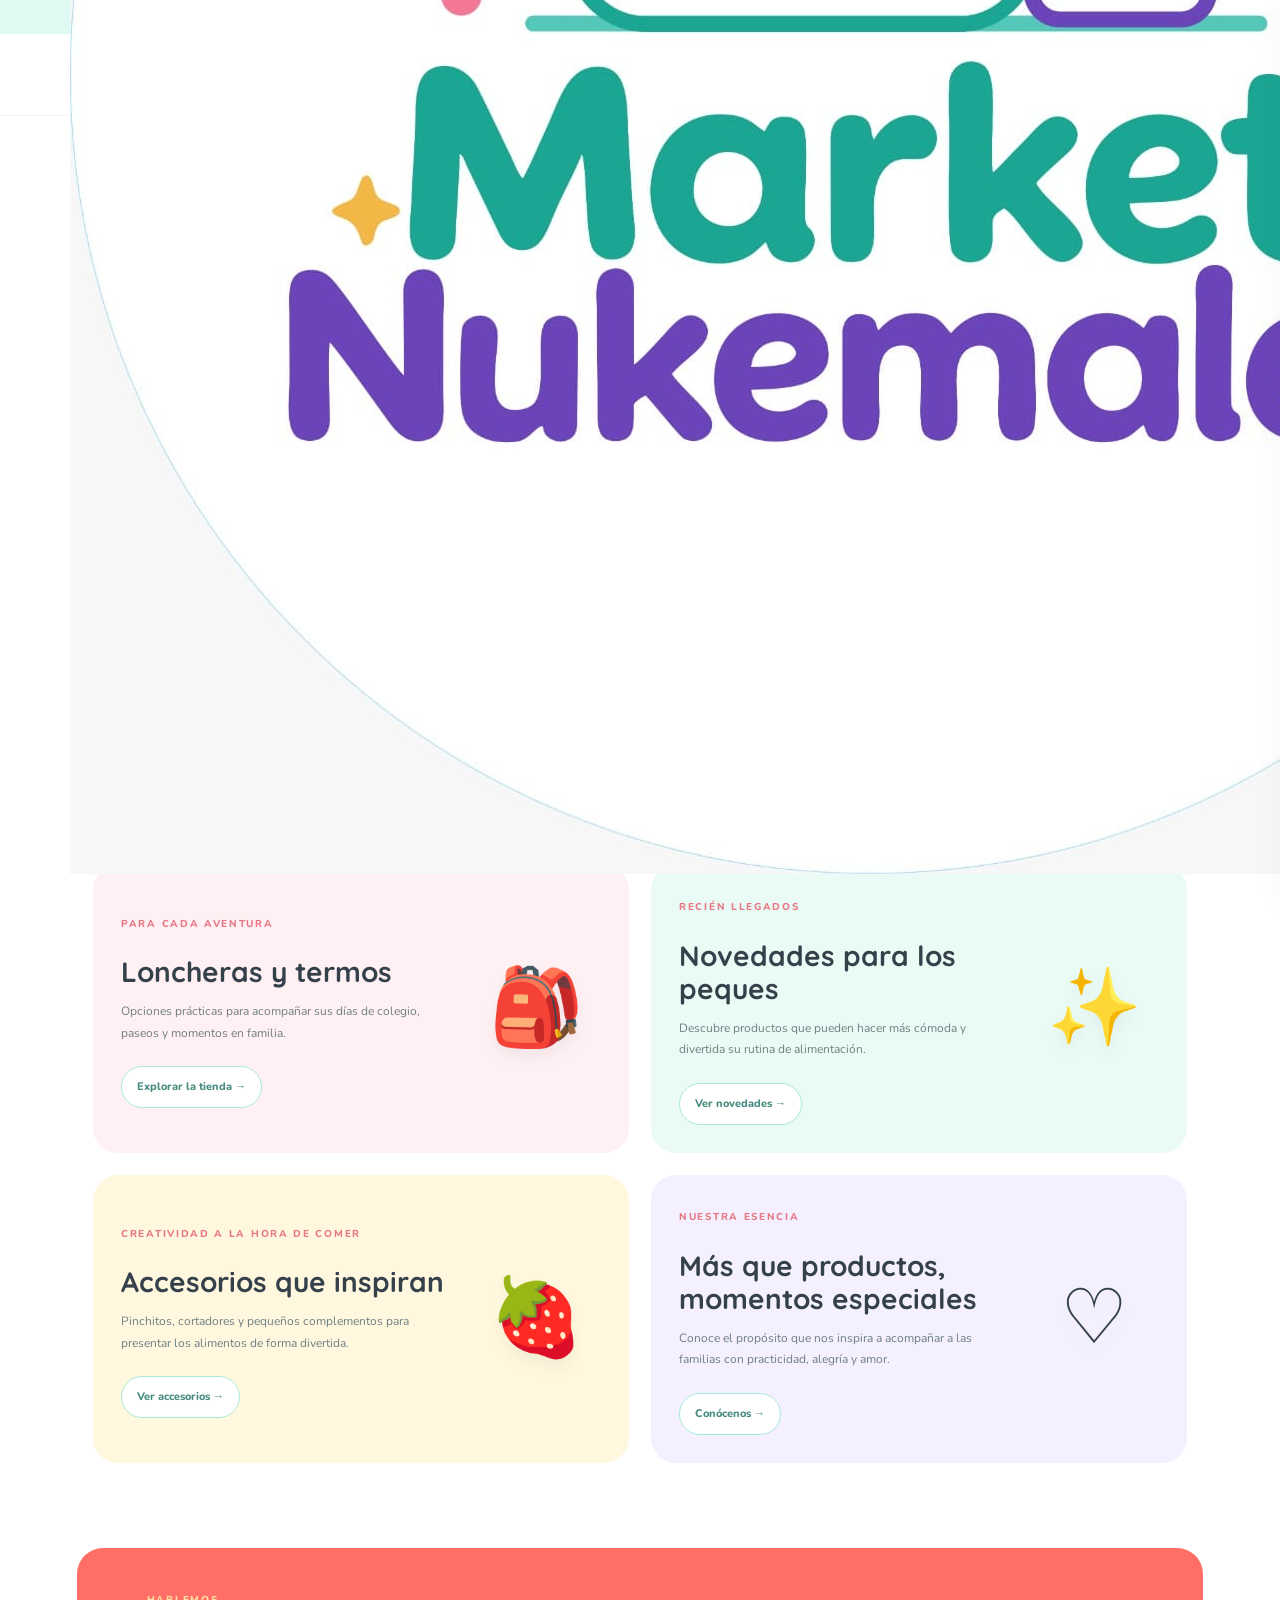
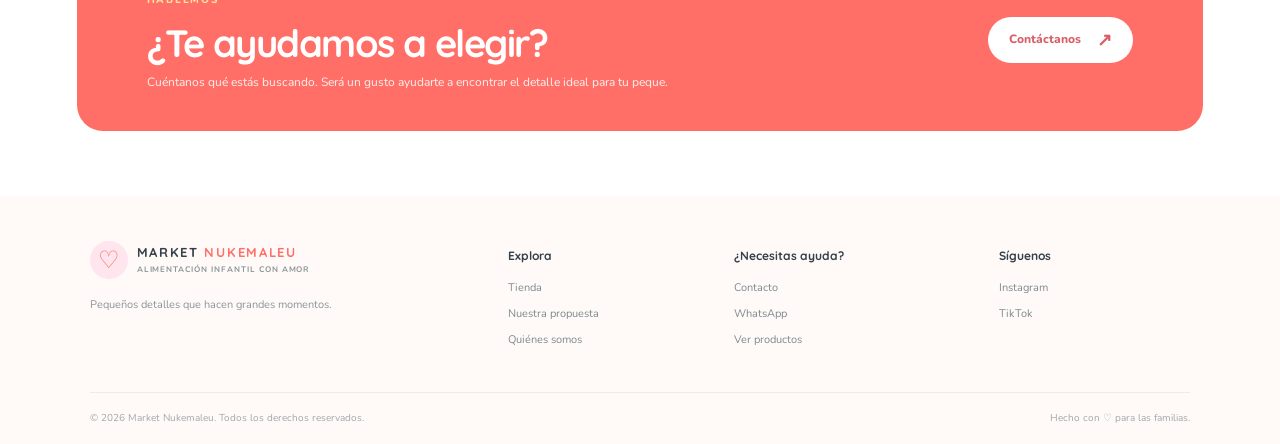
==== commit bb98badc: "Update index.html" ====
--- a/index.html
+++ b/index.html
@@ -2,7 +2,7 @@
 <html lang="es"><head><meta charset="utf-8"><meta name="viewport" content="width=device-width, initial-scale=1"><meta name="theme-color" content="#a5f5e2"><meta name="description" content="Loncheras, termos y accesorios infantiles para hacer de cada comida un momento especial. Market Nukemaleu."><title>Inicio | Market Nukemaleu</title><link rel="preconnect" href="https://fonts.googleapis.com"><link rel="preconnect" href="https://fonts.gstatic.com" crossorigin><link href="https://fonts.googleapis.com/css2?family=Nunito:wght@400;500;600;700;800&family=Quicksand:wght@500;600;700&display=swap" rel="stylesheet"><link rel="stylesheet" href="styles.css"></head><body>
   <div class="announcement">Pequeños detalles que hacen grandes momentos ♡</div>
   <header class="site-header">
-    <a class="brand" href="index.html" aria-label="Market Nukemaleu, inicio"><span class="brand-mark">♡</span><span class="brand-name">MARKET <b>NUKEMALEU</b><small>ALIMENTACIÓN INFANTIL CON AMOR</small></span></a>
+    <a class="brand" href="index.html" aria-label="Market Nukemaleu, inicio"><img class="brand-logo" src="imagenes/Logo%20Market%20Nukemaleu.jpeg" alt="Logo Market Nukemaleu"><span class="brand-name">MARKET <b>NUKEMALEU</b><small>ALIMENTACIÓN INFANTIL CON AMOR</small></span></a>
     <button class="menu-toggle" id="menuToggle" aria-label="Abrir menú" aria-expanded="false">☰</button>
     <nav class="main-nav" id="mainNav">
       <a href="index.html" data-page="index.html">Inicio</a><a href="tienda.html" data-page="tienda.html">Tienda</a><a href="accesorios.html" data-page="accesorios.html">Accesorios</a><a href="quienes-somos.html" data-page="quienes-somos.html">Quiénes somos</a><a href="contacto.html" data-page="contacto.html">Contacto</a>
@@ -34,4 +34,4 @@
   </aside>
   <div class="toast" id="toast" role="status"></div>
 
-  <script src="catalog.js"></script><script src="home-widgets.js"></script><script src="app.js"></script></body></html>+  <script src="catalog.js"></script><script src="home-widgets.js"></script><script src="app.js"></script></body></html>
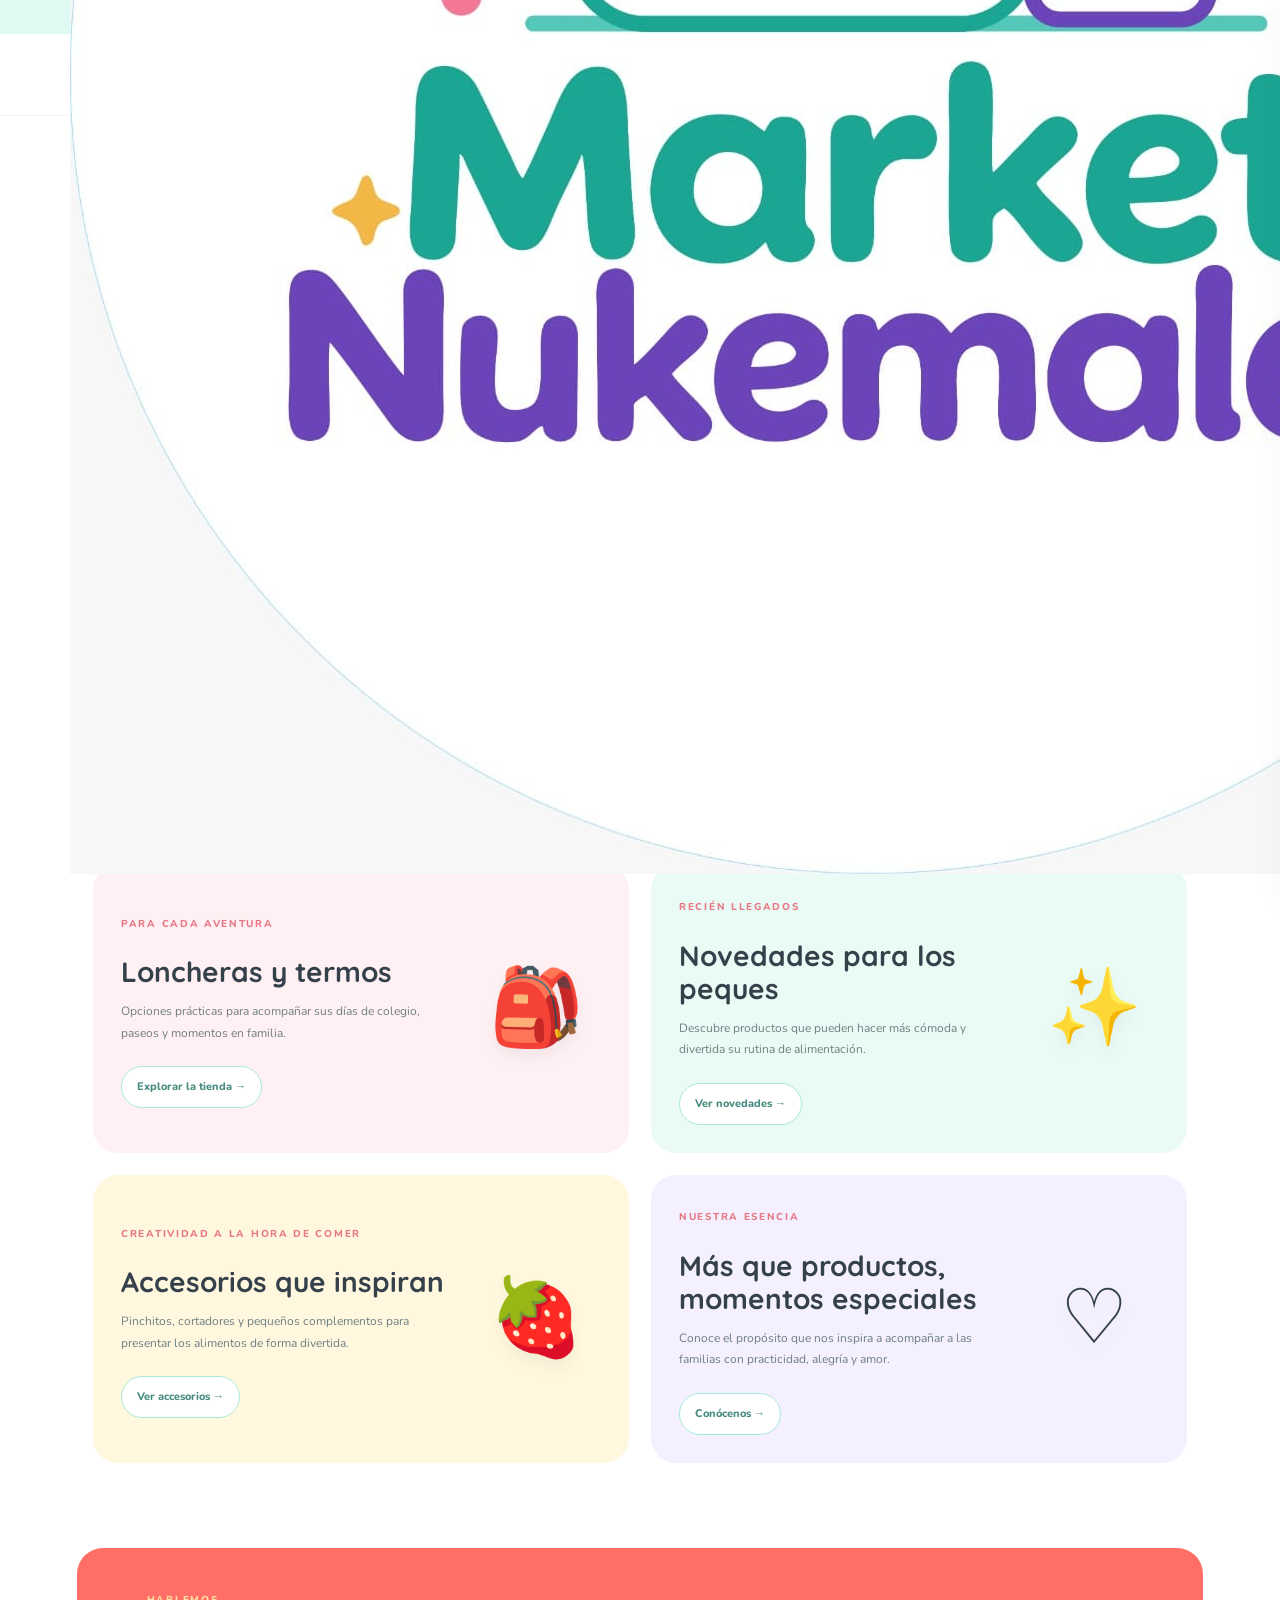
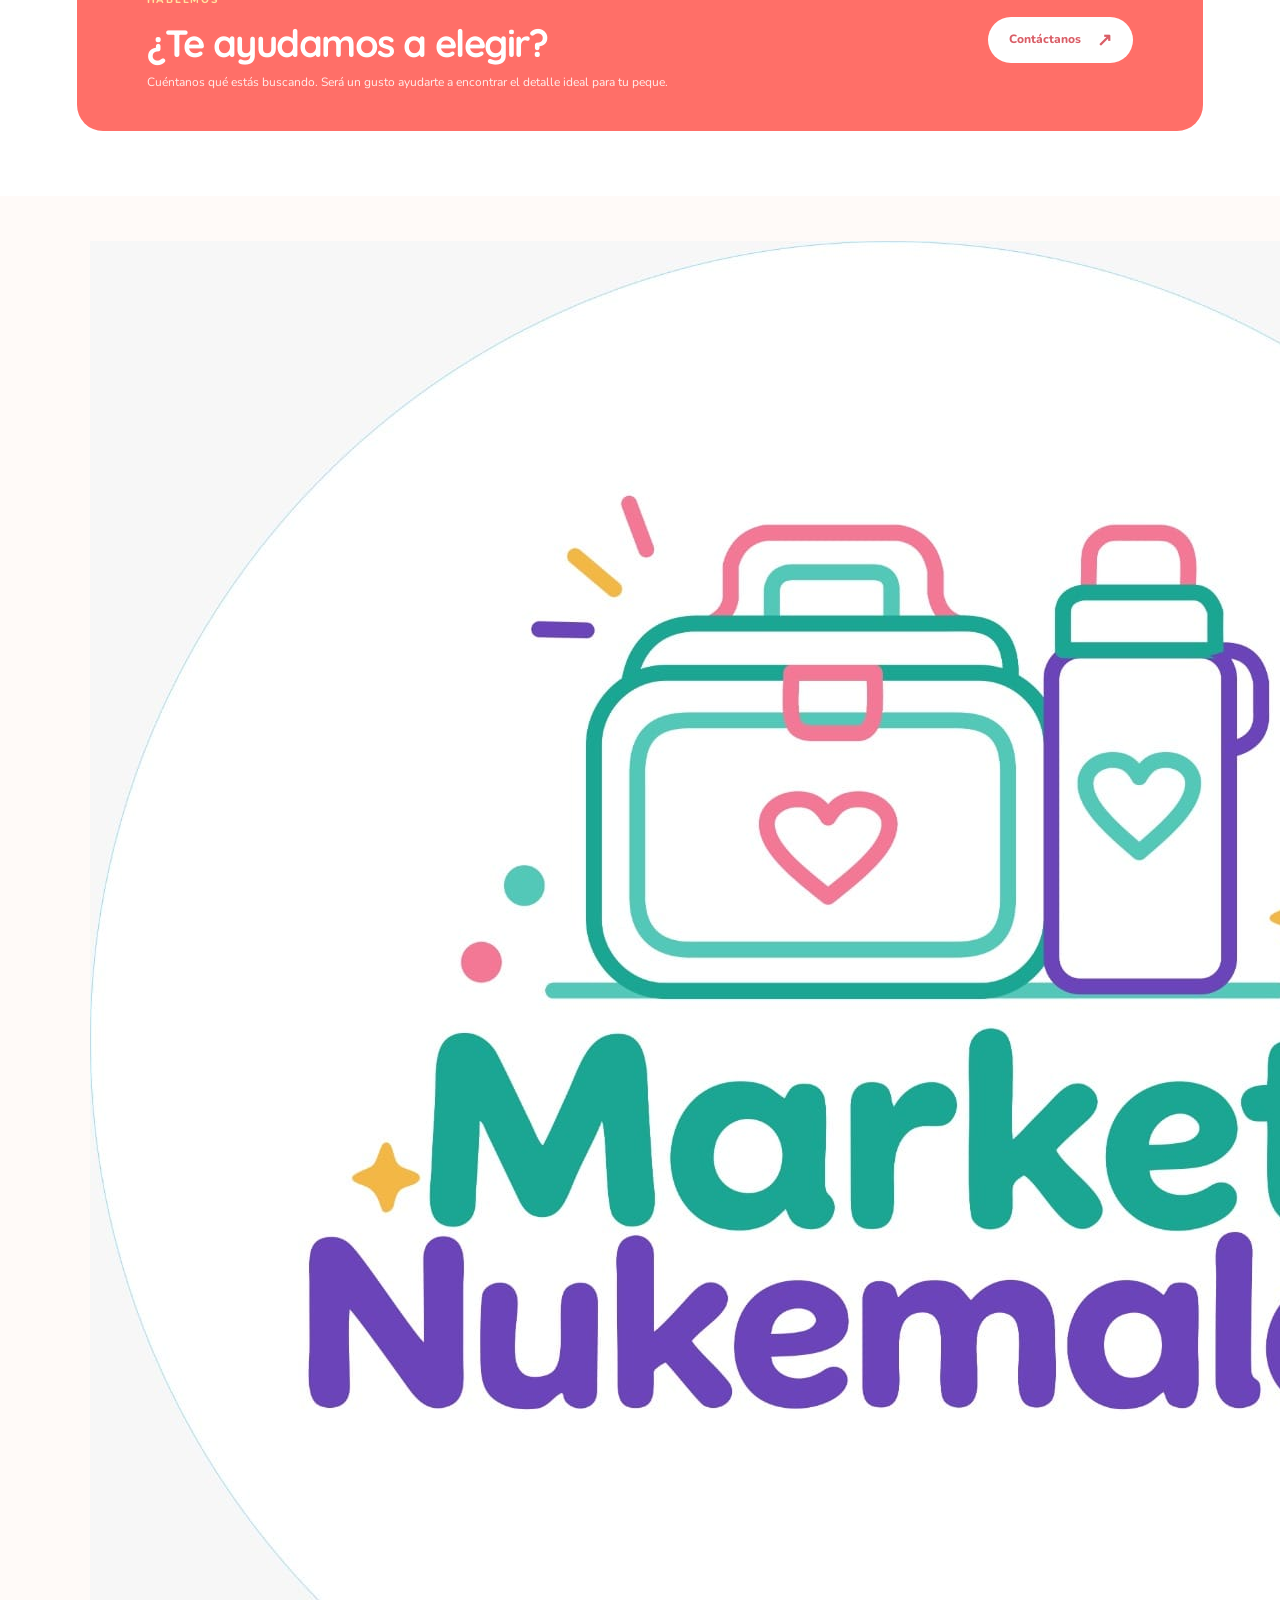
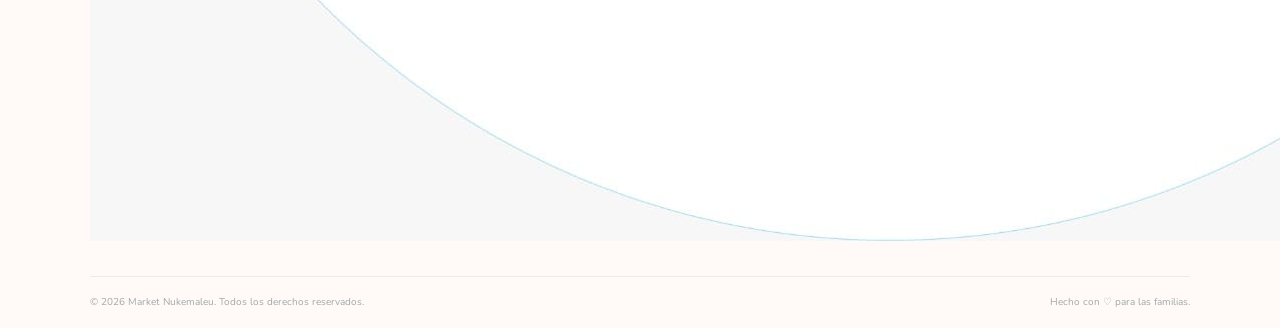
==== commit a2d9a5bc: "Update index.html" ====
--- a/index.html
+++ b/index.html
@@ -17,7 +17,7 @@
   </main>
   <footer class="site-footer">
     <div class="footer-main">
-      <div class="footer-brand"><a class="brand" href="index.html"><span class="brand-mark">♡</span><span class="brand-name">MARKET <b>NUKEMALEU</b><small>ALIMENTACIÓN INFANTIL CON AMOR</small></span></a><p>Pequeños detalles que hacen grandes momentos.</p></div>
+     <a class="brand" href="index.html" aria-label="Market Nukemaleu, inicio"><img class="brand-logo" src="imagenes/Logo%20Market%20Nukemaleu.jpeg" alt="Logo Market Nukemaleu"><span class="brand-name">MARKET <b>NUKEMALEU</b><small>ALIMENTACIÓN INFANTIL CON AMOR</small></span></a>
       <div><h3>Explora</h3><a href="tienda.html">Tienda</a><a href="quienes-somos.html">Nuestra propuesta</a><a href="quienes-somos.html">Quiénes somos</a></div>
       <div><h3>¿Necesitas ayuda?</h3><a href="contacto.html">Contacto</a><a href="https://wa.me/573052443283" target="_blank" rel="noopener">WhatsApp</a><a href="tienda.html">Ver productos</a></div>
       <div><h3>Síguenos</h3><a href="https://www.instagram.com/market_nukemaleu/" target="_blank" rel="noopener">Instagram</a><a href="https://www.tiktok.com/" target="_blank" rel="noopener">TikTok</a></div>
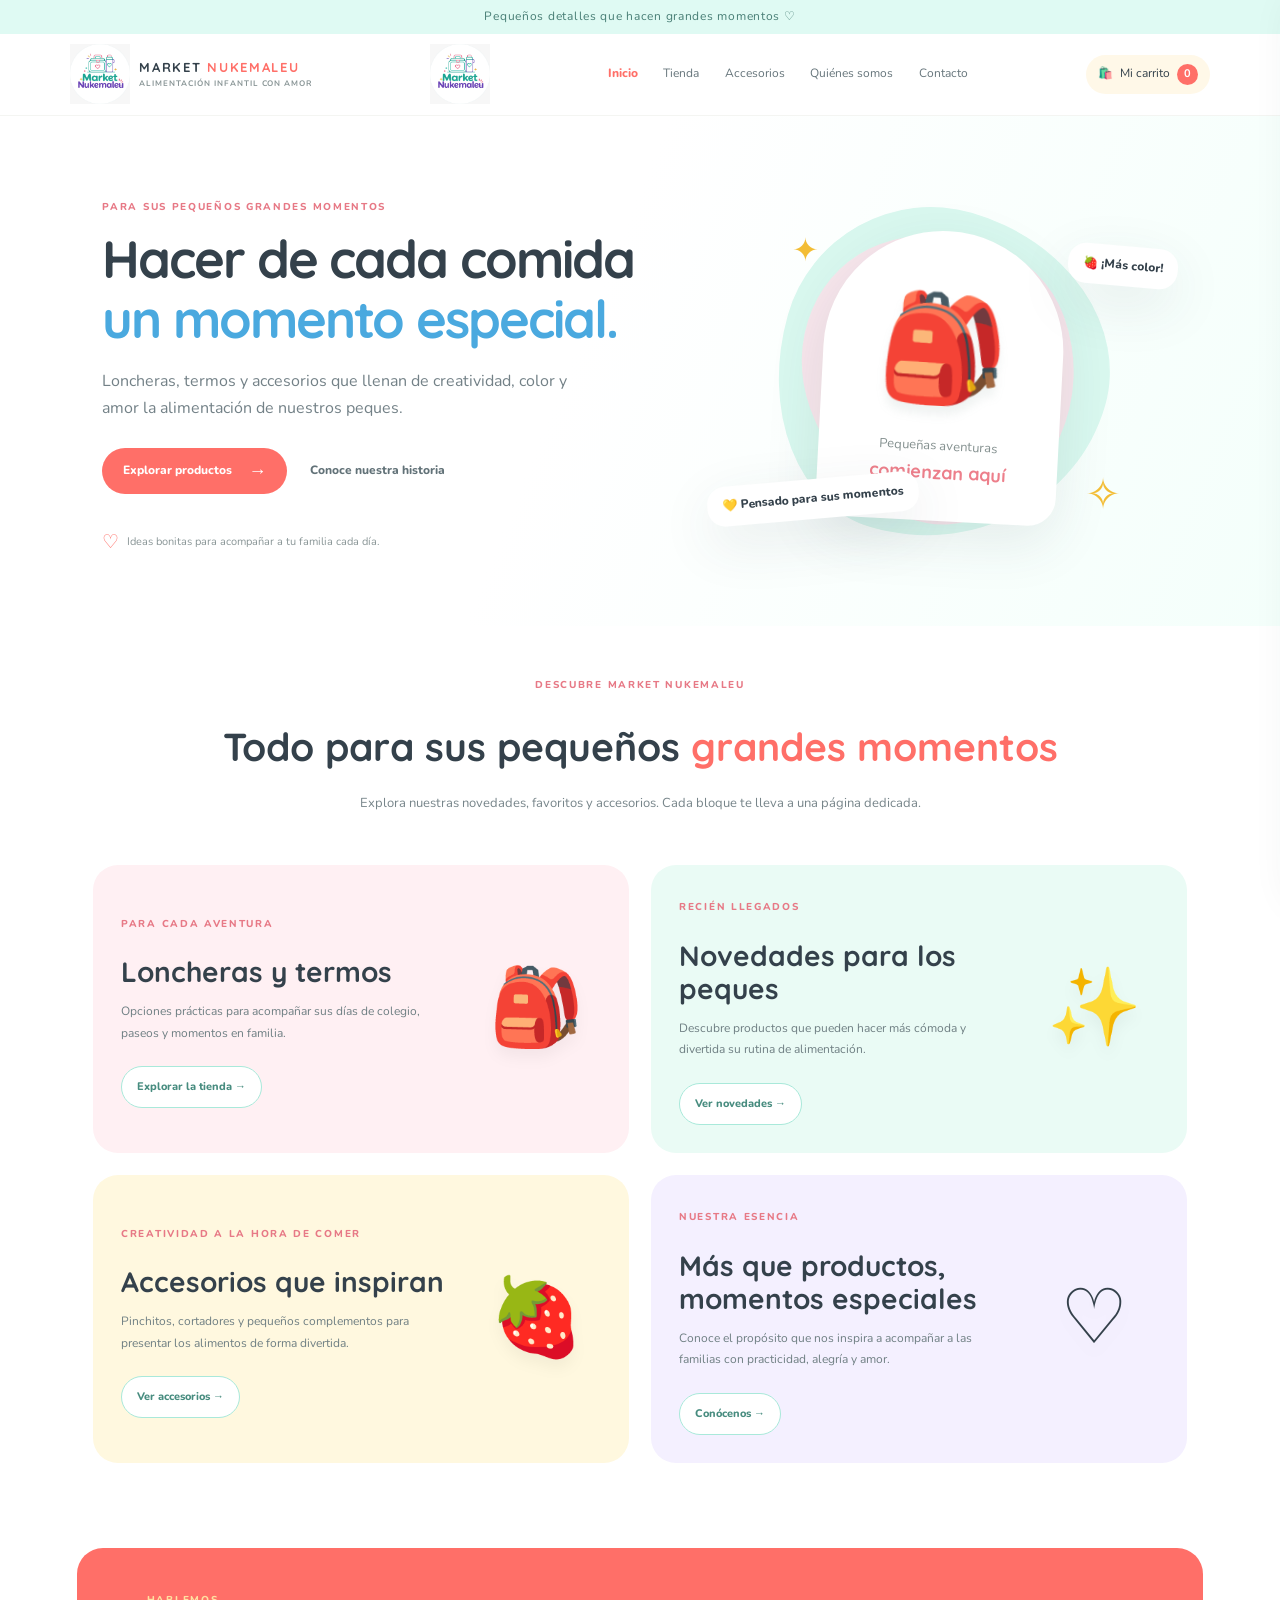
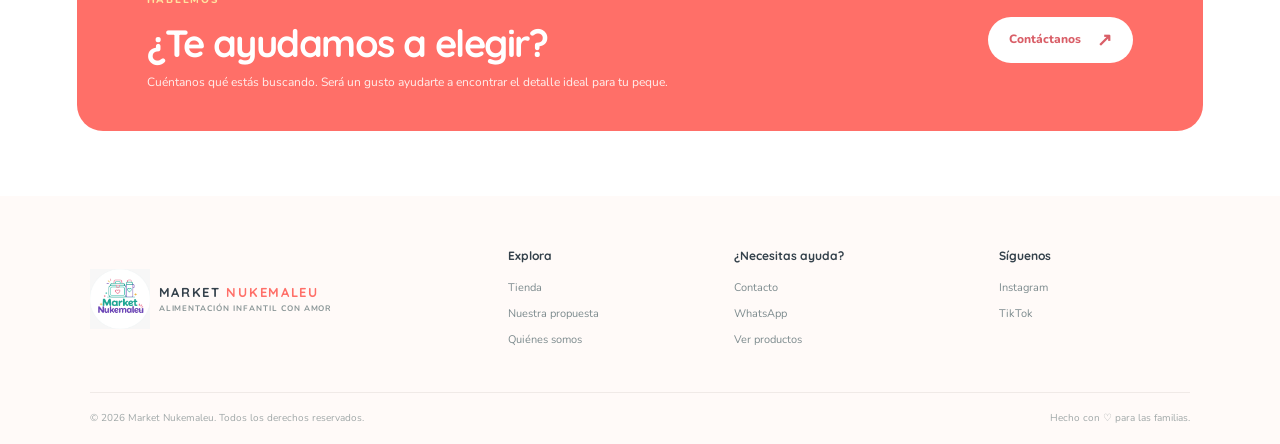
==== commit 626969b2: "Update index.html" ====
--- a/index.html
+++ b/index.html
@@ -3,6 +3,7 @@
   <div class="announcement">Pequeños detalles que hacen grandes momentos ♡</div>
   <header class="site-header">
     <a class="brand" href="index.html" aria-label="Market Nukemaleu, inicio"><img class="brand-logo" src="imagenes/Logo%20Market%20Nukemaleu.jpeg" alt="Logo Market Nukemaleu"><span class="brand-name">MARKET <b>NUKEMALEU</b><small>ALIMENTACIÓN INFANTIL CON AMOR</small></span></a>
+    <img class="brand-logo" src="imagenes/Logo%20Market%20Nukemaleu.jpeg" alt="Logo Market Nukemaleu">
     <button class="menu-toggle" id="menuToggle" aria-label="Abrir menú" aria-expanded="false">☰</button>
     <nav class="main-nav" id="mainNav">
       <a href="index.html" data-page="index.html">Inicio</a><a href="tienda.html" data-page="tienda.html">Tienda</a><a href="accesorios.html" data-page="accesorios.html">Accesorios</a><a href="quienes-somos.html" data-page="quienes-somos.html">Quiénes somos</a><a href="contacto.html" data-page="contacto.html">Contacto</a>
--- a/styles.css
+++ b/styles.css
@@ -15,3 +15,12 @@
 /* Páginas separadas y widgets modulares de Inicio */
 .page-banner{text-align:center;padding:68px 22px 56px;background:linear-gradient(120deg,#fff5f7,#f0fffa)}.page-banner h1{font-family:'Quicksand';font-size:clamp(32px,5vw,52px);line-height:1.15;margin:12px 0}.page-banner h1 em,.home-widgets-intro h2 em{font-style:normal;color:var(--coral)}.page-banner p{max-width:620px;margin:0 auto;color:#77858a;font-size:14px;line-height:1.8}.home-widgets-intro{text-align:center;padding:45px 22px 20px}.home-widgets-intro h2{font-family:'Quicksand';font-size:clamp(26px,3.4vw,39px);margin:9px 0}.home-widgets-intro p{color:#77858a;font-size:13px}.home-widgets{display:grid;grid-template-columns:repeat(2,minmax(0,1fr));gap:22px;max-width:1150px;padding:18px 28px 65px;margin:auto}.home-widget{min-height:240px;border-radius:25px;padding:28px;display:grid;grid-template-columns:1fr 130px;align-items:center;gap:15px;overflow:hidden}.home-widget.pink{background:#fff0f3}.home-widget.mint{background:#eafbf5}.home-widget.yellow{background:#fff8df}.home-widget.lilac{background:#f4f0ff}.home-widget .eyebrow{font-size:10px}.home-widget h2{font-family:'Quicksand';font-size:clamp(20px,2.3vw,28px);line-height:1.2;margin:10px 0}.home-widget p{font-size:12px;line-height:1.8;color:#6f7f83}.widget-art{font-size:76px;text-align:center;filter:drop-shadow(0 9px 7px #0000000b)}.home-widget .button{margin-top:10px;font-size:11px;padding:11px 15px}.contact-page{display:grid;grid-template-columns:repeat(2,minmax(0,1fr));gap:25px;max-width:950px;margin:auto}.contact-card{padding:35px 25px;text-align:center;border:1px solid #edf1ed;border-radius:24px;box-shadow:var(--shadow)}.contact-icon{width:58px;height:58px;margin:0 auto 15px;display:grid;place-items:center;border-radius:50%;background:#eafbf5;color:var(--coral);font-size:30px}.contact-card h2{font-family:'Quicksand';font-size:23px}.contact-card p{font-size:13px;line-height:1.8;color:#77858a;margin-bottom:22px}.contact-card .text-link{display:block;margin-top:17px}.main-nav a[aria-current="page"]{color:var(--coral);font-weight:800}.shop-section{padding-top:35px}.footer-main a{ text-decoration:none }
 @media(max-width:800px){.home-widgets{grid-template-columns:1fr;padding:15px 20px 45px}.home-widget{min-height:210px;padding:23px;grid-template-columns:1fr 90px}.widget-art{font-size:56px}.contact-page{grid-template-columns:1fr;padding-left:22px;padding-right:22px}.page-banner{padding:50px 22px 42px}}
+.brand-logo {
+  width: 60px !important;
+  height: 60px !important;
+  max-width: 60px !important;
+  max-height: 60px !important;
+  object-fit: contain !important;
+  display: block !important;
+  flex: 0 0 60px !important;
+}
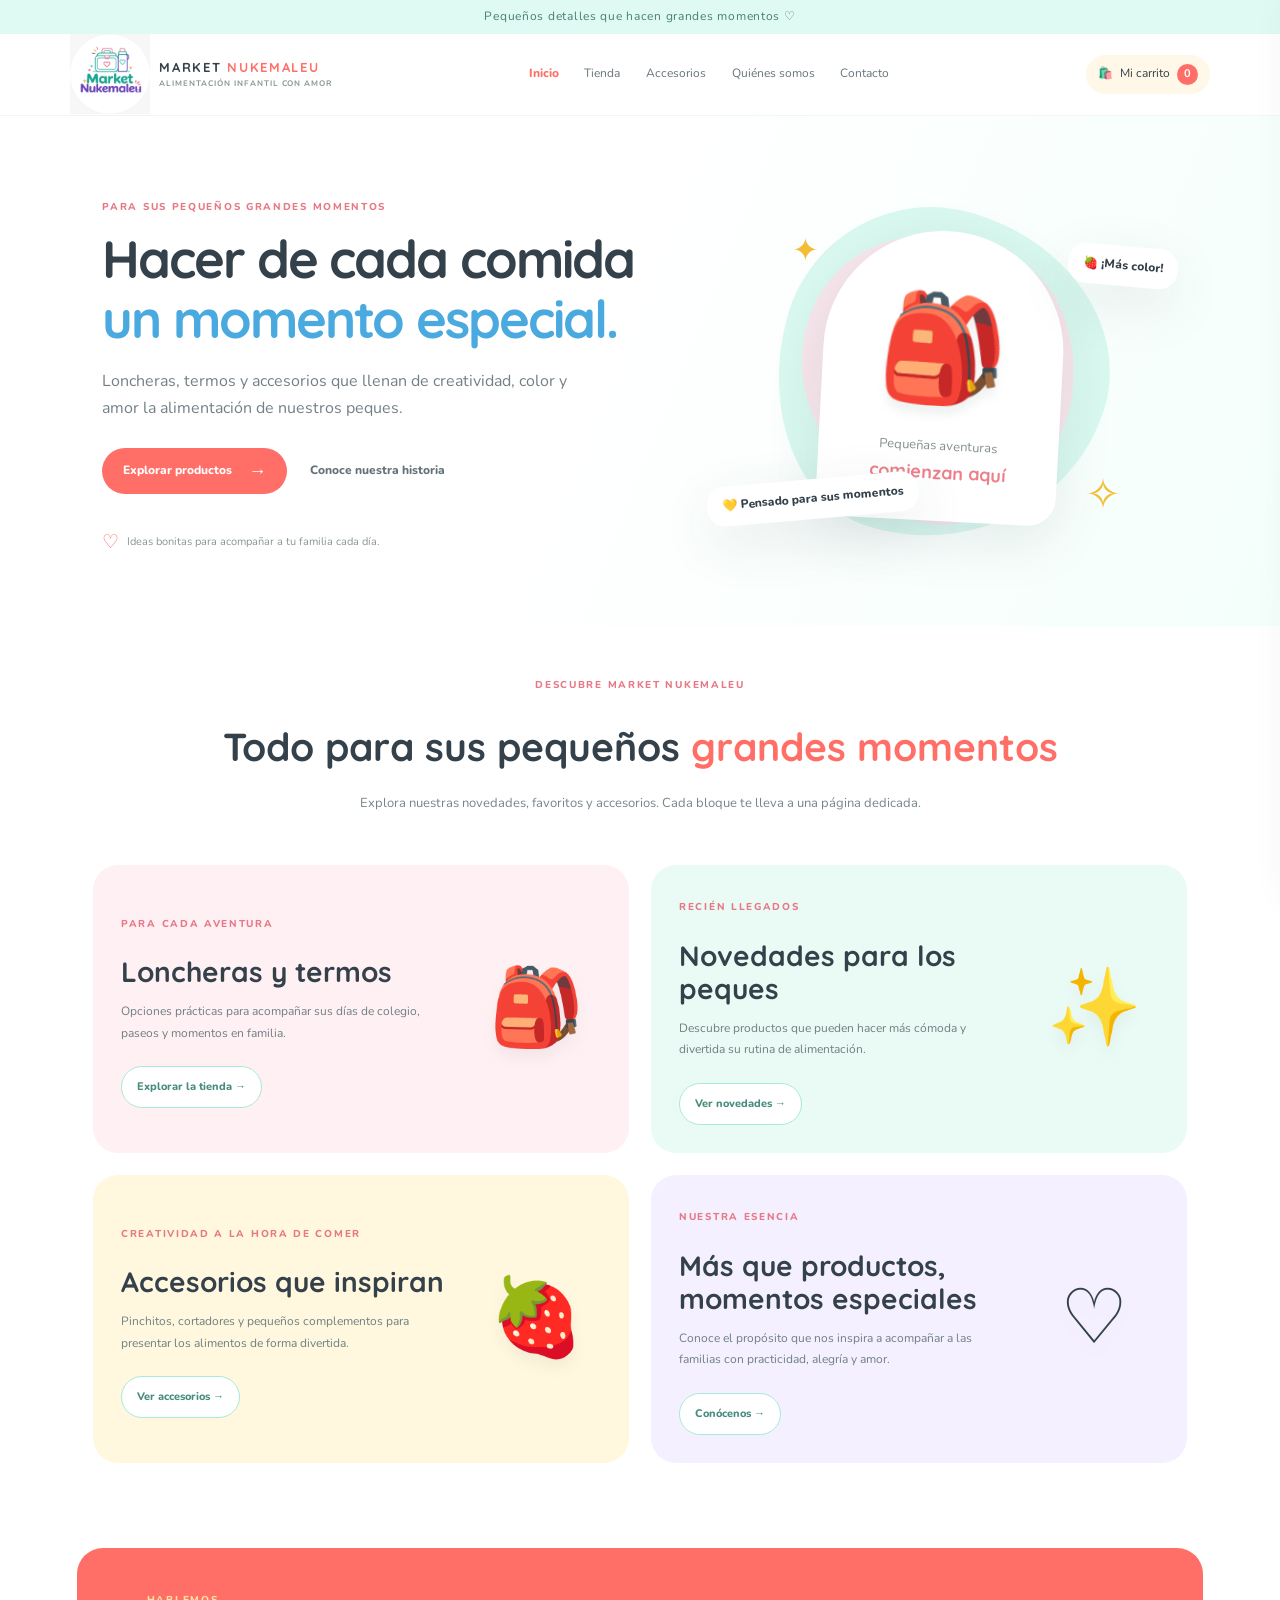
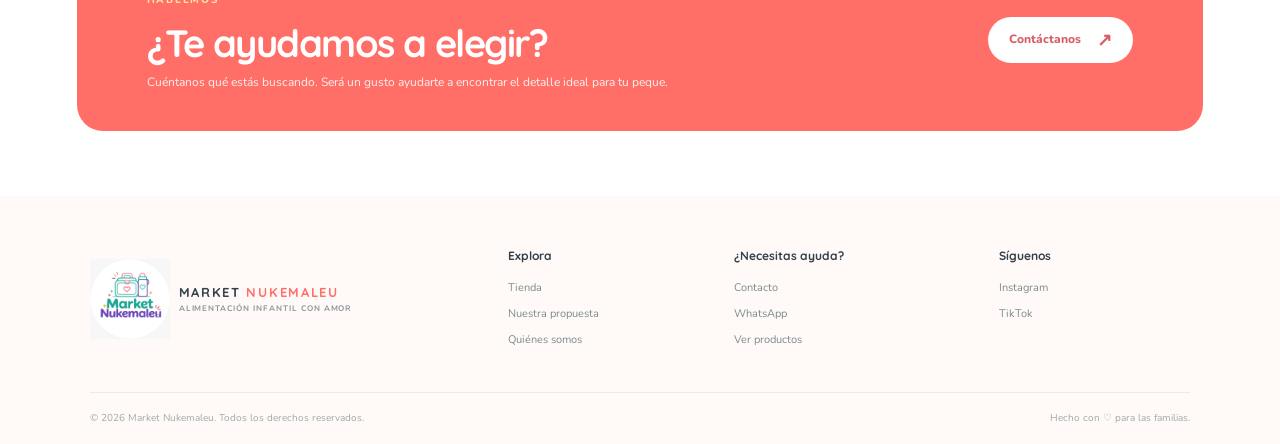
==== commit 7f0dd906: "Update index.html" ====
--- a/index.html
+++ b/index.html
@@ -3,7 +3,6 @@
   <div class="announcement">Pequeños detalles que hacen grandes momentos ♡</div>
   <header class="site-header">
     <a class="brand" href="index.html" aria-label="Market Nukemaleu, inicio"><img class="brand-logo" src="imagenes/Logo%20Market%20Nukemaleu.jpeg" alt="Logo Market Nukemaleu"><span class="brand-name">MARKET <b>NUKEMALEU</b><small>ALIMENTACIÓN INFANTIL CON AMOR</small></span></a>
-    <img class="brand-logo" src="imagenes/Logo%20Market%20Nukemaleu.jpeg" alt="Logo Market Nukemaleu">
     <button class="menu-toggle" id="menuToggle" aria-label="Abrir menú" aria-expanded="false">☰</button>
     <nav class="main-nav" id="mainNav">
       <a href="index.html" data-page="index.html">Inicio</a><a href="tienda.html" data-page="tienda.html">Tienda</a><a href="accesorios.html" data-page="accesorios.html">Accesorios</a><a href="quienes-somos.html" data-page="quienes-somos.html">Quiénes somos</a><a href="contacto.html" data-page="contacto.html">Contacto</a>
--- a/styles.css
+++ b/styles.css
@@ -16,11 +16,11 @@
 .page-banner{text-align:center;padding:68px 22px 56px;background:linear-gradient(120deg,#fff5f7,#f0fffa)}.page-banner h1{font-family:'Quicksand';font-size:clamp(32px,5vw,52px);line-height:1.15;margin:12px 0}.page-banner h1 em,.home-widgets-intro h2 em{font-style:normal;color:var(--coral)}.page-banner p{max-width:620px;margin:0 auto;color:#77858a;font-size:14px;line-height:1.8}.home-widgets-intro{text-align:center;padding:45px 22px 20px}.home-widgets-intro h2{font-family:'Quicksand';font-size:clamp(26px,3.4vw,39px);margin:9px 0}.home-widgets-intro p{color:#77858a;font-size:13px}.home-widgets{display:grid;grid-template-columns:repeat(2,minmax(0,1fr));gap:22px;max-width:1150px;padding:18px 28px 65px;margin:auto}.home-widget{min-height:240px;border-radius:25px;padding:28px;display:grid;grid-template-columns:1fr 130px;align-items:center;gap:15px;overflow:hidden}.home-widget.pink{background:#fff0f3}.home-widget.mint{background:#eafbf5}.home-widget.yellow{background:#fff8df}.home-widget.lilac{background:#f4f0ff}.home-widget .eyebrow{font-size:10px}.home-widget h2{font-family:'Quicksand';font-size:clamp(20px,2.3vw,28px);line-height:1.2;margin:10px 0}.home-widget p{font-size:12px;line-height:1.8;color:#6f7f83}.widget-art{font-size:76px;text-align:center;filter:drop-shadow(0 9px 7px #0000000b)}.home-widget .button{margin-top:10px;font-size:11px;padding:11px 15px}.contact-page{display:grid;grid-template-columns:repeat(2,minmax(0,1fr));gap:25px;max-width:950px;margin:auto}.contact-card{padding:35px 25px;text-align:center;border:1px solid #edf1ed;border-radius:24px;box-shadow:var(--shadow)}.contact-icon{width:58px;height:58px;margin:0 auto 15px;display:grid;place-items:center;border-radius:50%;background:#eafbf5;color:var(--coral);font-size:30px}.contact-card h2{font-family:'Quicksand';font-size:23px}.contact-card p{font-size:13px;line-height:1.8;color:#77858a;margin-bottom:22px}.contact-card .text-link{display:block;margin-top:17px}.main-nav a[aria-current="page"]{color:var(--coral);font-weight:800}.shop-section{padding-top:35px}.footer-main a{ text-decoration:none }
 @media(max-width:800px){.home-widgets{grid-template-columns:1fr;padding:15px 20px 45px}.home-widget{min-height:210px;padding:23px;grid-template-columns:1fr 90px}.widget-art{font-size:56px}.contact-page{grid-template-columns:1fr;padding-left:22px;padding-right:22px}.page-banner{padding:50px 22px 42px}}
 .brand-logo {
-  width: 60px !important;
-  height: 60px !important;
-  max-width: 60px !important;
-  max-height: 60px !important;
+  width: 80px !important;
+  height: 80px !important;
+  max-width: 80px !important;
+  max-height: 80px !important;
   object-fit: contain !important;
   display: block !important;
-  flex: 0 0 60px !important;
+  flex: 0 0 80px !important;
 }
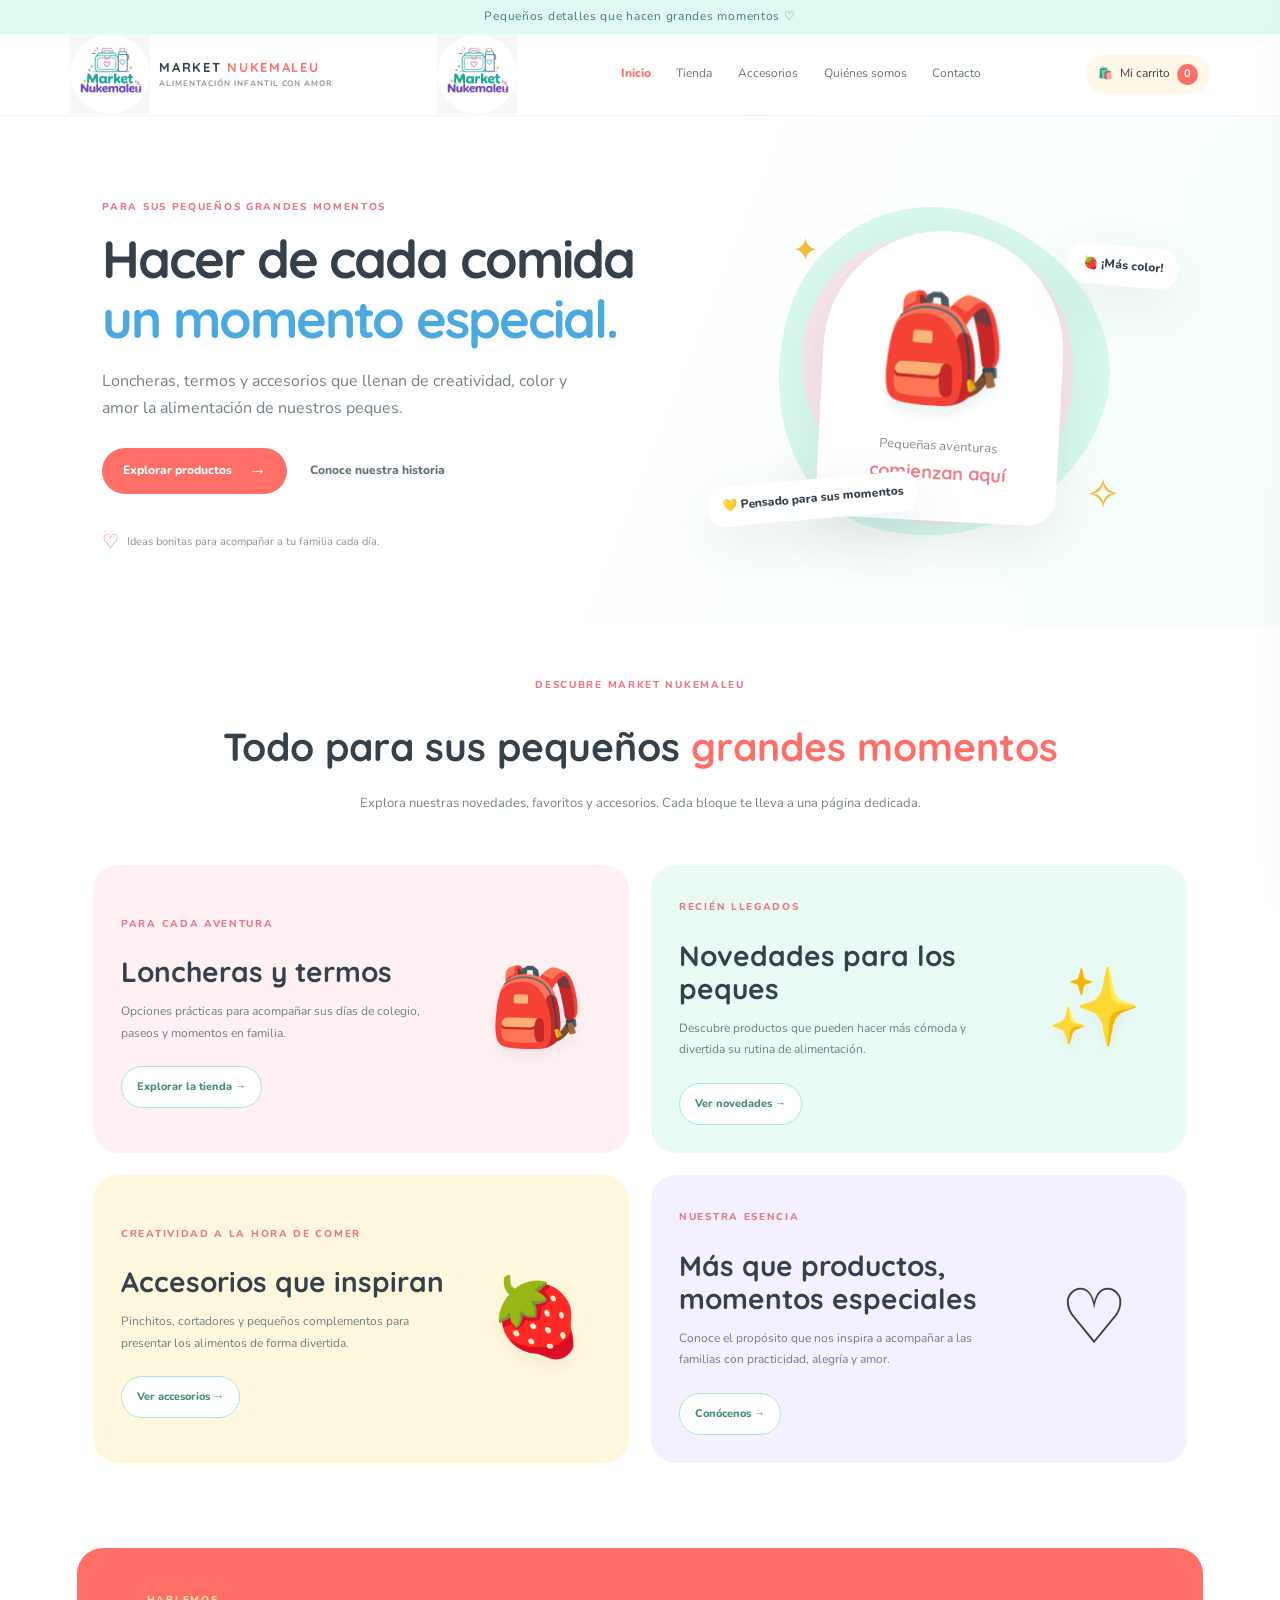
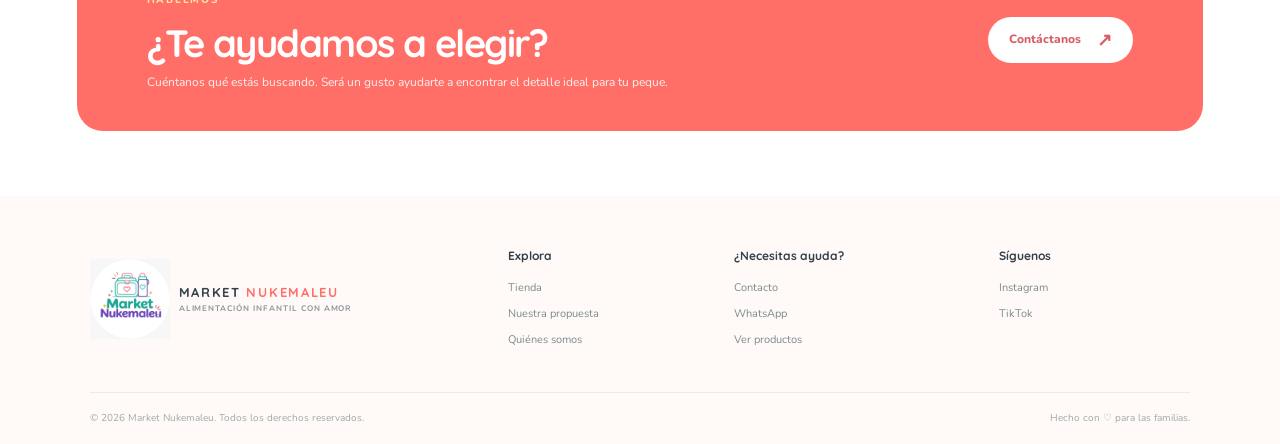
==== commit 7e4c6efb: "Update index.html" ====
--- a/index.html
+++ b/index.html
@@ -3,6 +3,7 @@
   <div class="announcement">Pequeños detalles que hacen grandes momentos ♡</div>
   <header class="site-header">
     <a class="brand" href="index.html" aria-label="Market Nukemaleu, inicio"><img class="brand-logo" src="imagenes/Logo%20Market%20Nukemaleu.jpeg" alt="Logo Market Nukemaleu"><span class="brand-name">MARKET <b>NUKEMALEU</b><small>ALIMENTACIÓN INFANTIL CON AMOR</small></span></a>
+   <img class="brand-logo" src="imagenes/Logo%20Market%20Nukemaleu.jpeg" alt="Logo Market Nukemaleu">
     <button class="menu-toggle" id="menuToggle" aria-label="Abrir menú" aria-expanded="false">☰</button>
     <nav class="main-nav" id="mainNav">
       <a href="index.html" data-page="index.html">Inicio</a><a href="tienda.html" data-page="tienda.html">Tienda</a><a href="accesorios.html" data-page="accesorios.html">Accesorios</a><a href="quienes-somos.html" data-page="quienes-somos.html">Quiénes somos</a><a href="contacto.html" data-page="contacto.html">Contacto</a>
